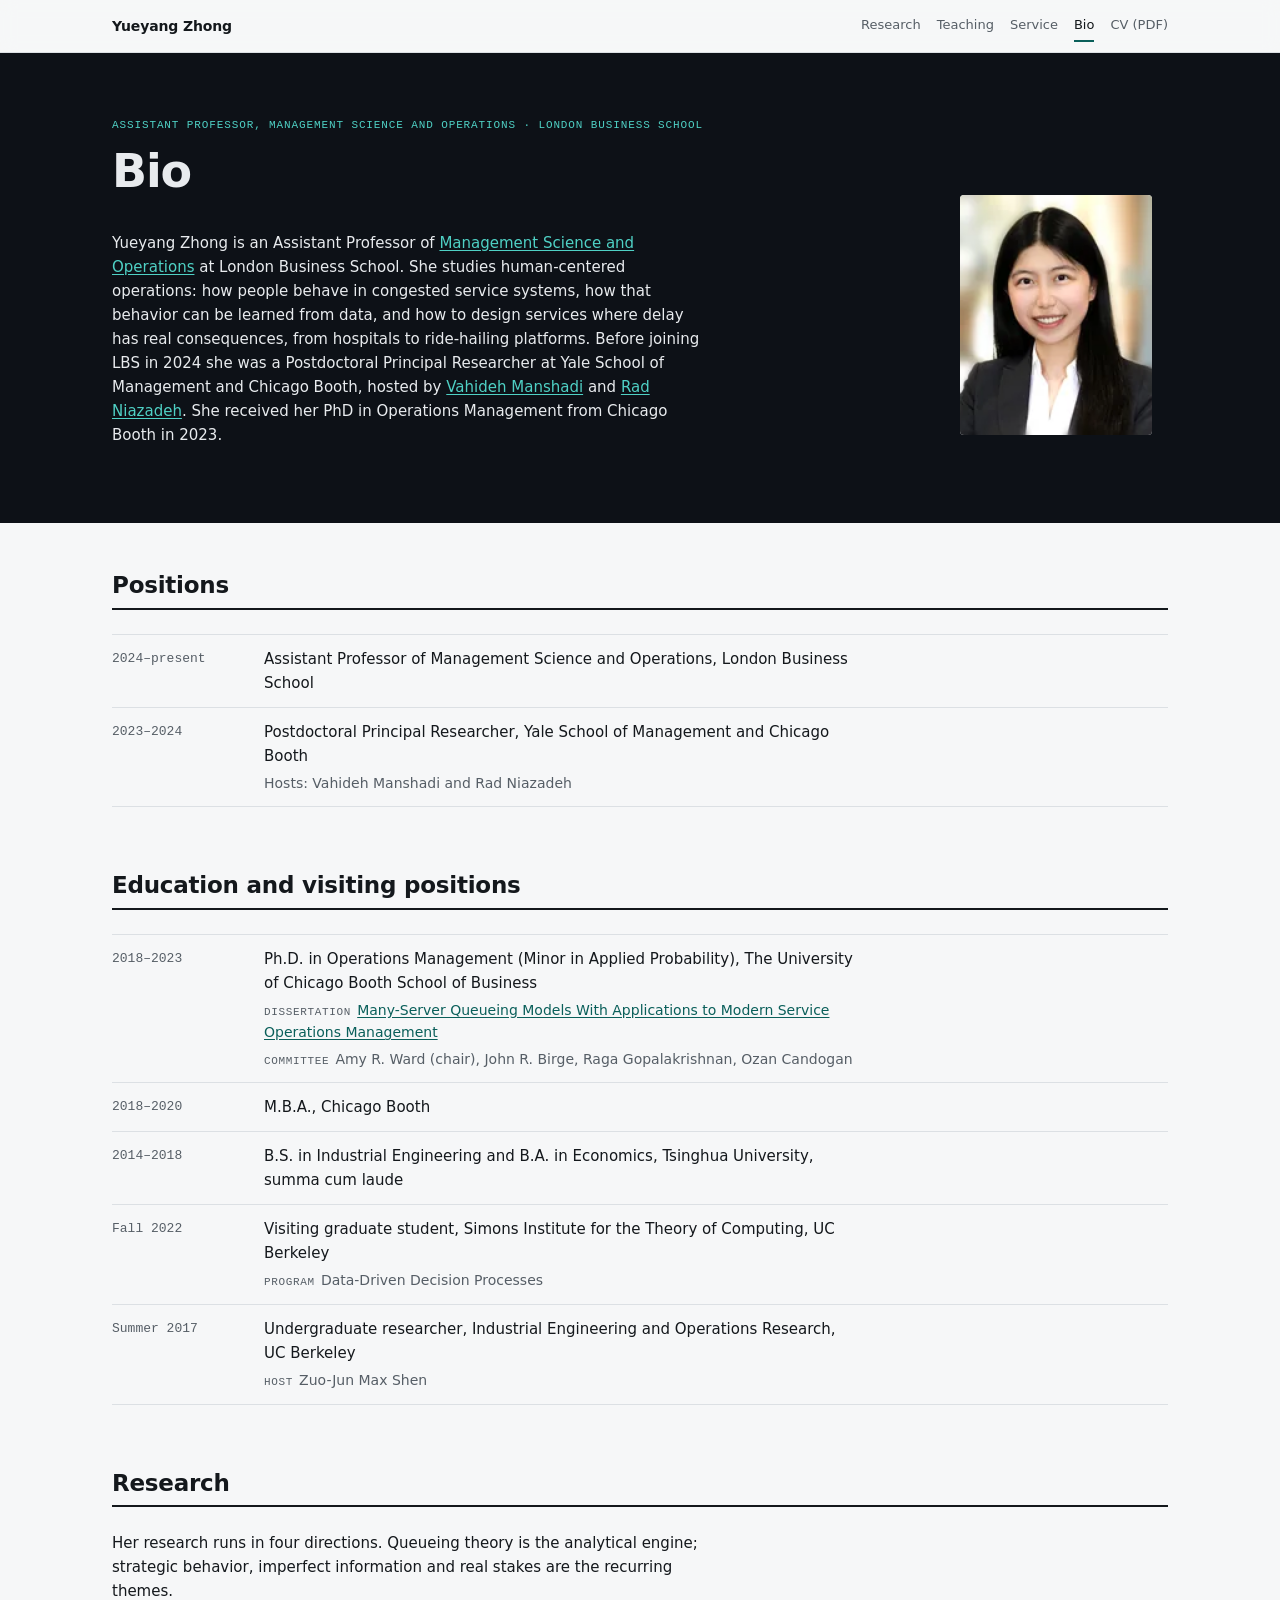
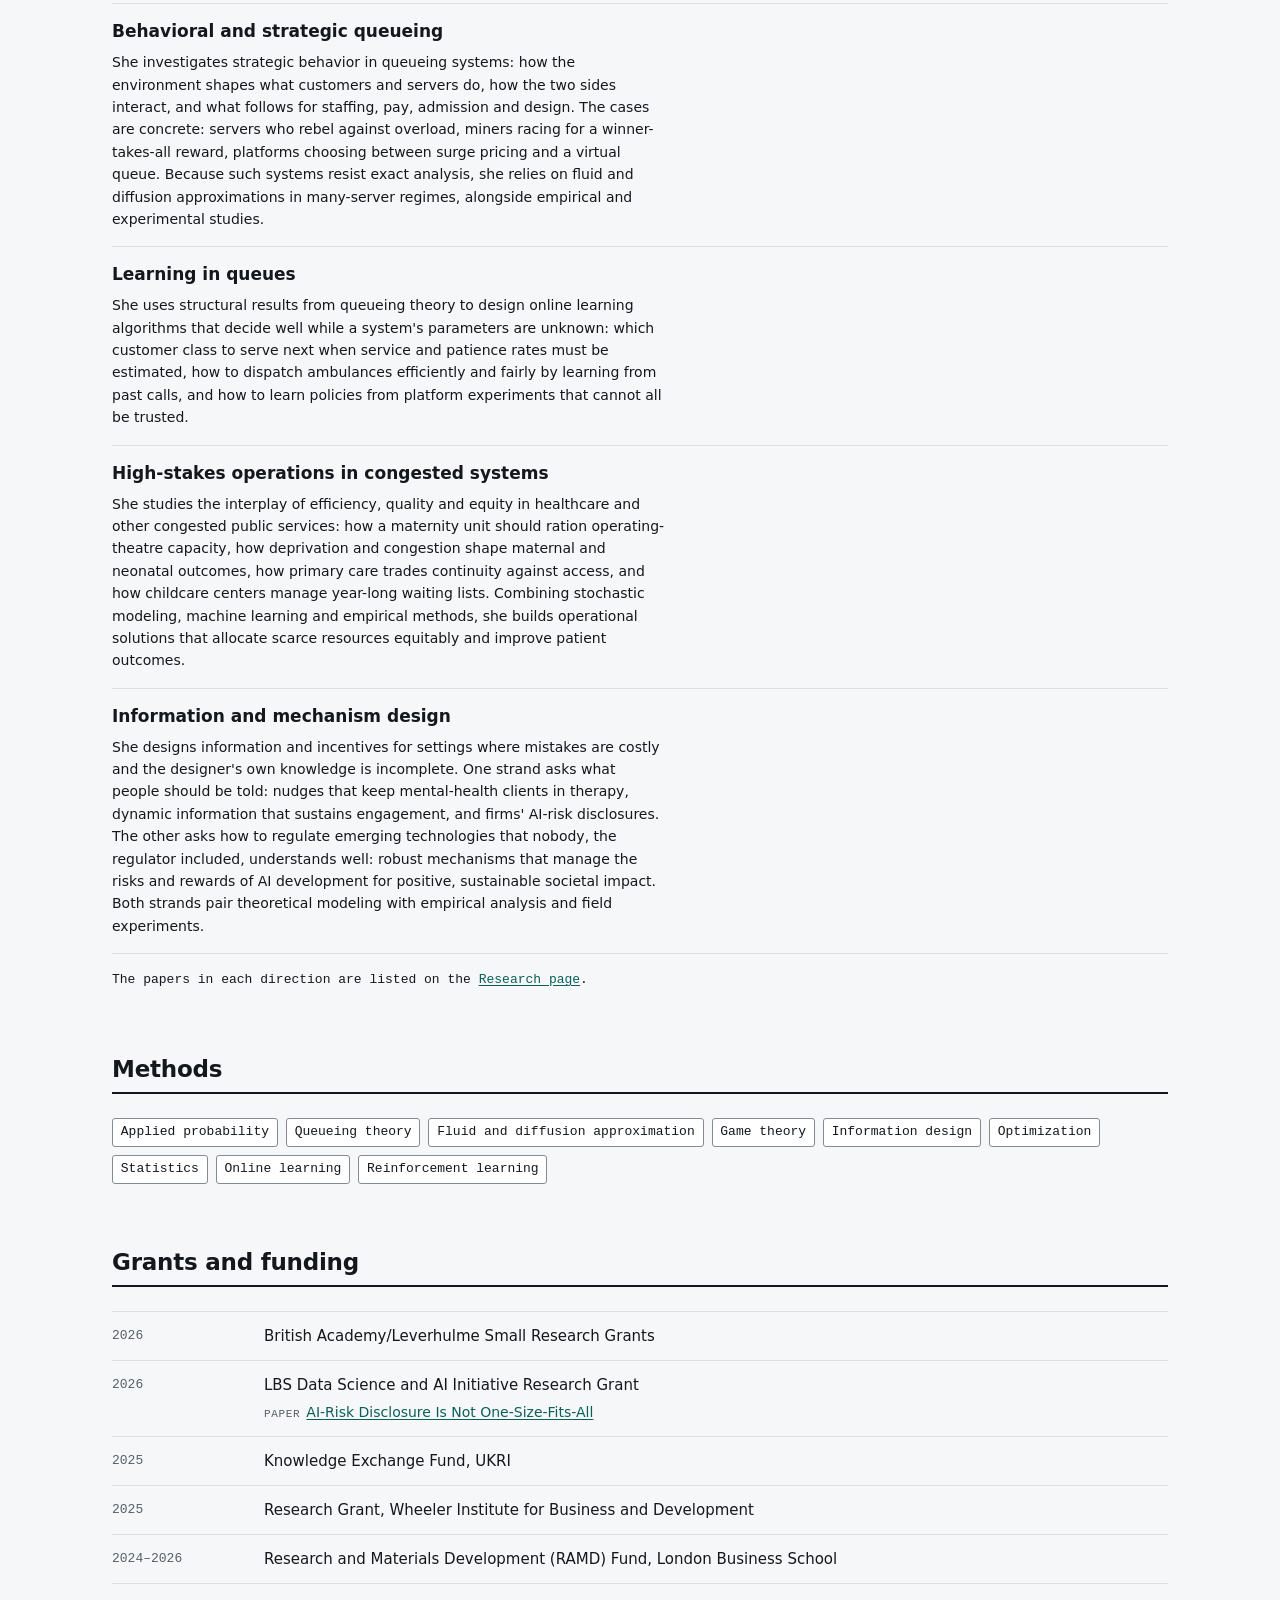
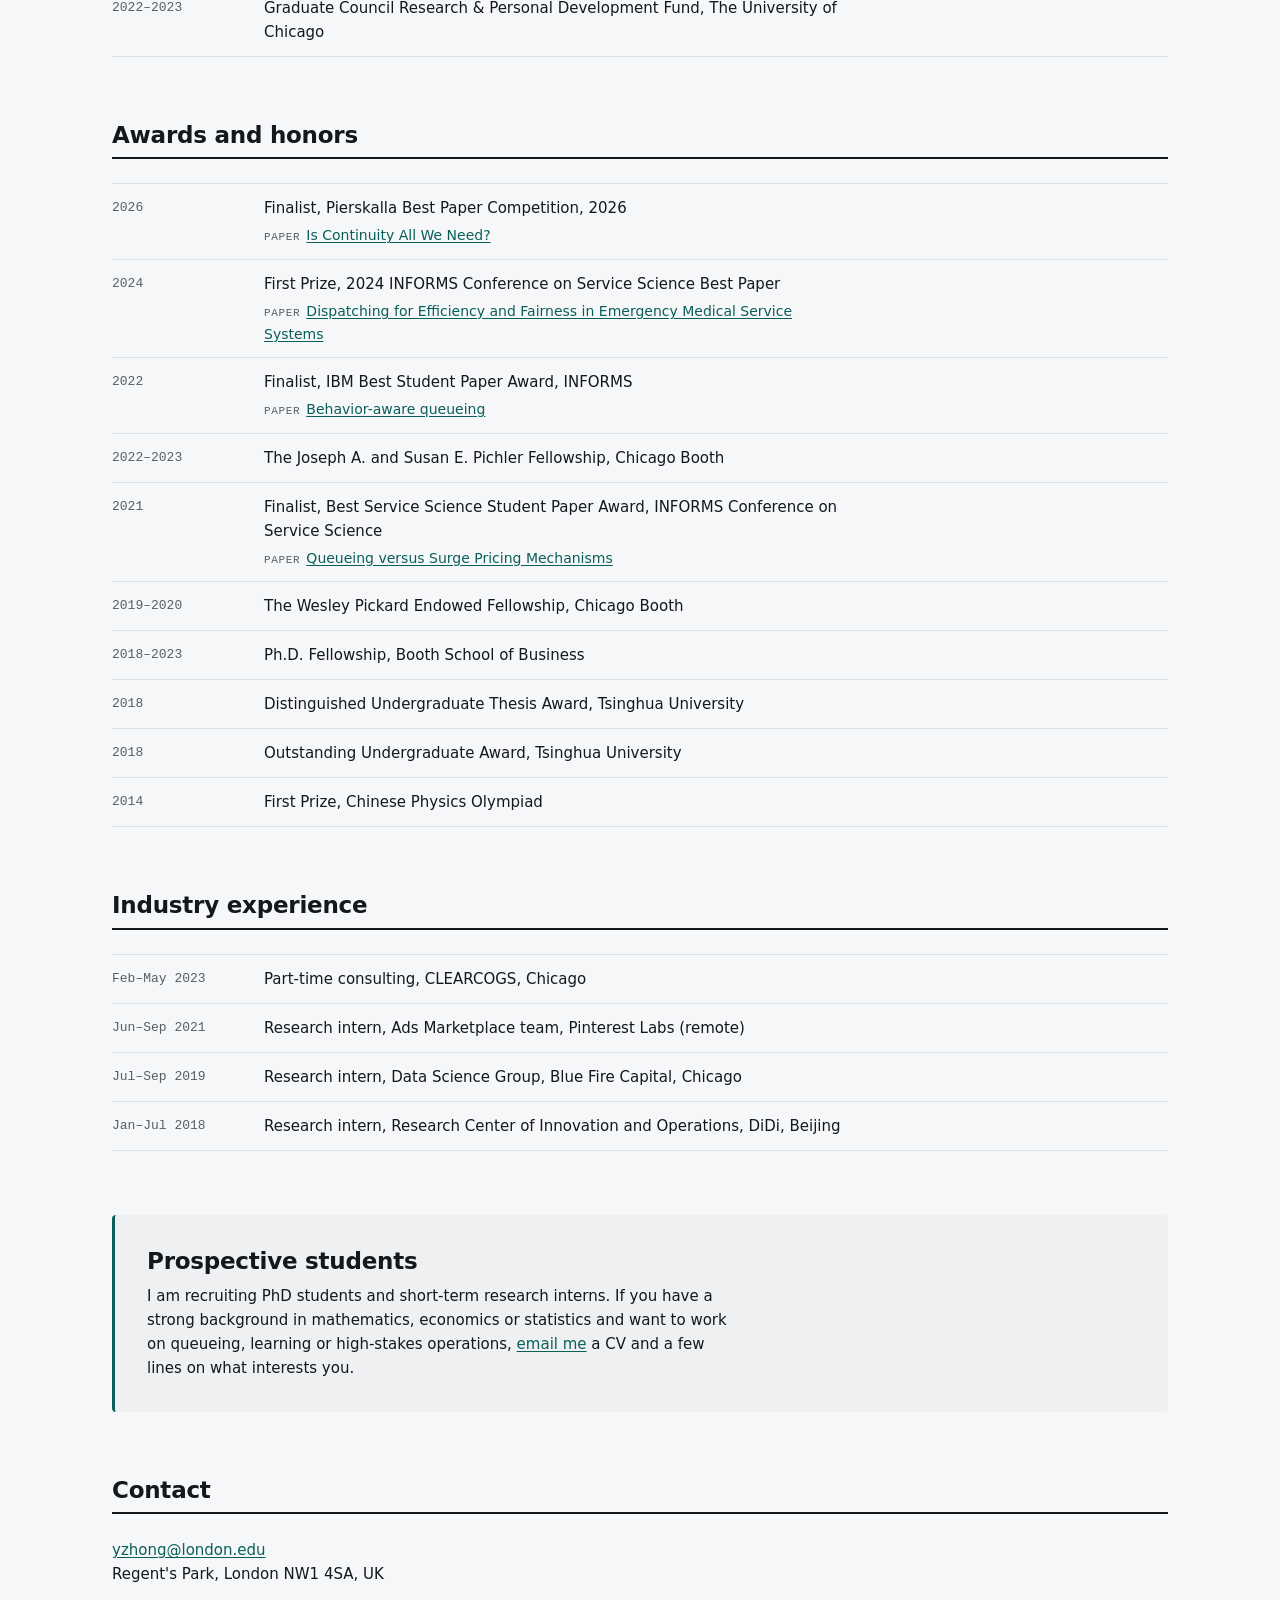
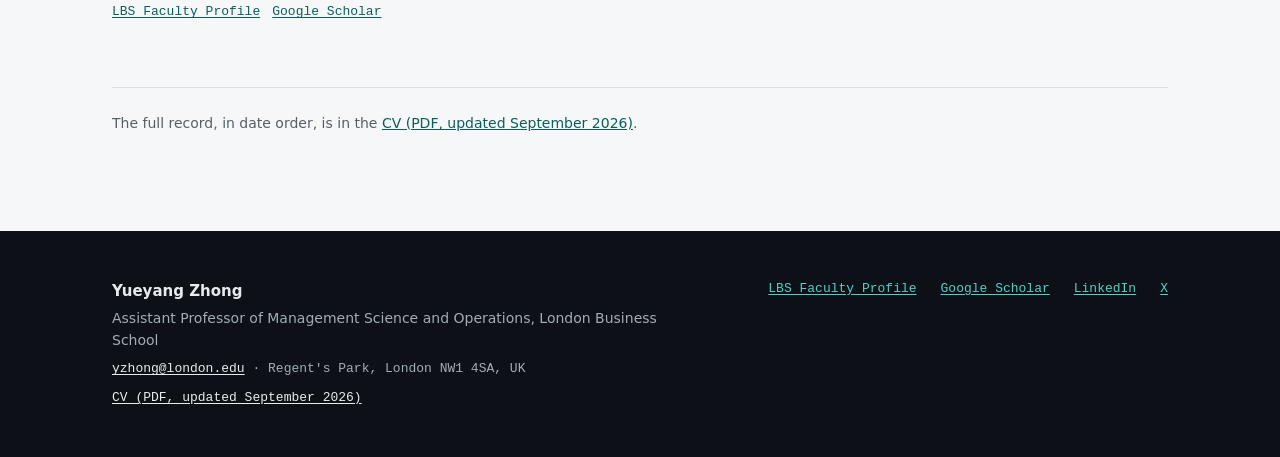
==== bio/index.html @ 4b2e623d "[Cursor] Replace the single-page app with five real URLs The site was one index.html that faked navi" ====
<!DOCTYPE html>
<html lang="en" data-design="samplepath">
<head>
<meta charset="utf-8">
<meta name="viewport" content="width=device-width, initial-scale=1">
<title>Bio — Yueyang Zhong</title>
<meta name="description" content="Yueyang Zhong&#39;s bio: positions at LBS, Yale SOM and Chicago Booth, education, four research directions, awards, grants and industry experience.">
<link rel="canonical" href="https://yueyang-zhong.com/bio/">
<link rel="stylesheet" href="/styles.css">
</head>
<body>
<a class="skip" href="#main">Skip to content</a>

<header class="masthead"><div class="wrap">
  <a class="wordmark" href="/">Yueyang Zhong</a>
  <nav aria-label="Primary">
    <a href="/research/">Research</a>
    <a href="/teaching/">Teaching</a>
    <a href="/service/">Service</a>
    <a href="/bio/" aria-current="page">Bio</a>
    <a href="/cv-yueyang-zhong.pdf" target="_blank" rel="noopener">CV (PDF)</a>
  </nav>
</div></header>

<div class="band plain">
  <div class="wrap">
    <p class="kicker">Assistant Professor, Management Science and Operations · London Business School</p>
    <h1>Bio</h1>
    <div class="herogrid">
      <p class="lede">Yueyang Zhong is an Assistant Professor of <a href="https://www.london.edu/faculty-and-research/management-science-and-operations" rel="noopener">Management Science and Operations</a> at London Business School. She studies human-centered operations: how people behave in congested service systems, how that behavior can be learned from data, and how to design services where delay has real consequences, from hospitals to ride-hailing platforms. Before joining LBS in 2024 she was a Postdoctoral Principal Researcher at Yale School of Management and Chicago Booth, hosted by <a href="https://vahideh-manshadi.com/" rel="noopener">Vahideh Manshadi</a> and <a href="https://faculty.chicagobooth.edu/rad-niazadeh" rel="noopener">Rad Niazadeh</a>. She received her PhD in Operations Management from Chicago Booth in 2023.</p>
      <picture class="portrait biophoto"><source type="image/webp" srcset="/img/portrait-240.webp 240w, /img/portrait-480.webp 480w, /img/portrait-720.webp 720w" sizes="(min-width: 40rem) 12rem, 8rem"><img src="/img/portrait-480.jpg" srcset="/img/portrait-240.jpg 240w, /img/portrait-480.jpg 480w, /img/portrait-720.jpg 720w" sizes="(min-width: 40rem) 12rem, 8rem" width="480" height="384" alt="Portrait of Yueyang Zhong" decoding="async"></picture>
    </div>
  </div>
</div>

<main id="main"><div class="wrap"><div class="page">

  <section class="section">
    <h2>Positions</h2>
    <ul class="rows">
      <li>
        <span class="rk">2024–present</span>
        <div class="rv">
          <p>Assistant Professor of Management Science and Operations, London Business School</p>
        </div>
      </li>
      <li>
        <span class="rk">2023–2024</span>
        <div class="rv">
          <p>Postdoctoral Principal Researcher, Yale School of Management and Chicago Booth</p>
          <p class="sub">Hosts: Vahideh Manshadi and Rad Niazadeh</p>
        </div>
      </li>
    </ul>
  </section>

  <section class="section">
    <h2>Education and visiting positions</h2>
    <ul class="rows">
      <li>
        <span class="rk">2018–2023</span>
        <div class="rv">
          <p>Ph.D. in Operations Management (Minor in Applied Probability), The University of Chicago Booth School of Business</p>
          <p class="sub"><span class="sub-k">Dissertation</span><a href="https://www.proquest.com/docview/2901404282/CDEAA1D0E7FA41DDPQ" rel="noopener">Many-Server Queueing Models With Applications to Modern Service Operations Management</a></p>
          <p class="sub"><span class="sub-k">Committee</span>Amy R. Ward (chair), John R. Birge, Raga Gopalakrishnan, Ozan Candogan</p>
        </div>
      </li>
      <li>
        <span class="rk">2018–2020</span>
        <div class="rv">
          <p>M.B.A., Chicago Booth</p>
        </div>
      </li>
      <li>
        <span class="rk">2014–2018</span>
        <div class="rv">
          <p>B.S. in Industrial Engineering and B.A. in Economics, Tsinghua University, summa cum laude</p>
        </div>
      </li>
      <li>
        <span class="rk">Fall 2022</span>
        <div class="rv">
          <p>Visiting graduate student, Simons Institute for the Theory of Computing, UC Berkeley</p>
          <p class="sub"><span class="sub-k">Program</span>Data-Driven Decision Processes</p>
        </div>
      </li>
      <li>
        <span class="rk">Summer 2017</span>
        <div class="rv">
          <p>Undergraduate researcher, Industrial Engineering and Operations Research, UC Berkeley</p>
          <p class="sub"><span class="sub-k">Host</span>Zuo-Jun Max Shen</p>
        </div>
      </li>
    </ul>
  </section>

  <section class="section" id="research-directions">
    <h2>Research</h2>
    <div class="prose">
      <p>Her research runs in four directions. Queueing theory is the analytical engine; strategic behavior, imperfect information and real stakes are the recurring themes.</p>
    </div>
    <article class="topic">
      <h3>Behavioral and strategic queueing</h3>
      <p>She investigates strategic behavior in queueing systems: how the environment shapes what customers and servers do, how the two sides interact, and what follows for staffing, pay, admission and design. The cases are concrete: servers who rebel against overload, miners racing for a winner-takes-all reward, platforms choosing between surge pricing and a virtual queue. Because such systems resist exact analysis, she relies on fluid and diffusion approximations in many-server regimes, alongside empirical and experimental studies.</p>
    </article>
    <article class="topic">
      <h3>Learning in queues</h3>
      <p>She uses structural results from queueing theory to design online learning algorithms that decide well while a system&#39;s parameters are unknown: which customer class to serve next when service and patience rates must be estimated, how to dispatch ambulances efficiently and fairly by learning from past calls, and how to learn policies from platform experiments that cannot all be trusted.</p>
    </article>
    <article class="topic">
      <h3>High-stakes operations in congested systems</h3>
      <p>She studies the interplay of efficiency, quality and equity in healthcare and other congested public services: how a maternity unit should ration operating-theatre capacity, how deprivation and congestion shape maternal and neonatal outcomes, how primary care trades continuity against access, and how childcare centers manage year-long waiting lists. Combining stochastic modeling, machine learning and empirical methods, she builds operational solutions that allocate scarce resources equitably and improve patient outcomes.</p>
    </article>
    <article class="topic">
      <h3>Information and mechanism design</h3>
      <p>She designs information and incentives for settings where mistakes are costly and the designer&#39;s own knowledge is incomplete. One strand asks what people should be told: nudges that keep mental-health clients in therapy, dynamic information that sustains engagement, and firms&#39; AI-risk disclosures. The other asks how to regulate emerging technologies that nobody, the regulator included, understands well: robust mechanisms that manage the risks and rewards of AI development for positive, sustainable societal impact. Both strands pair theoretical modeling with empirical analysis and field experiments.</p>
    </article>
    <p class="morelink">The papers in each direction are listed on the <a href="/research/">Research page</a>.</p>
  </section>

  <section class="section">
    <h2>Methods</h2>
    <ul class="methods">
      <li>Applied probability</li>
      <li>Queueing theory</li>
      <li>Fluid and diffusion approximation</li>
      <li>Game theory</li>
      <li>Information design</li>
      <li>Optimization</li>
      <li>Statistics</li>
      <li>Online learning</li>
      <li>Reinforcement learning</li>
    </ul>
  </section>

  <section class="section" id="grants">
    <h2>Grants and funding</h2>
    <ul class="rows">
      <li>
        <span class="rk">2026</span>
        <div class="rv">
          <p>British Academy/Leverhulme Small Research Grants</p>
        </div>
      </li>
      <li>
        <span class="rk">2026</span>
        <div class="rv">
          <p>LBS Data Science and AI Initiative Research Grant</p>
          <p class="sub"><span class="sub-k">Paper</span><a href="/research/#ai-risk-disclosure-agentic-measurement">AI-Risk Disclosure Is Not One-Size-Fits-All</a></p>
        </div>
      </li>
      <li>
        <span class="rk">2025</span>
        <div class="rv">
          <p>Knowledge Exchange Fund, UKRI</p>
        </div>
      </li>
      <li>
        <span class="rk">2025</span>
        <div class="rv">
          <p>Research Grant, Wheeler Institute for Business and Development</p>
        </div>
      </li>
      <li>
        <span class="rk">2024–2026</span>
        <div class="rv">
          <p>Research and Materials Development (RAMD) Fund, London Business School</p>
        </div>
      </li>
      <li>
        <span class="rk">2022–2023</span>
        <div class="rv">
          <p>Graduate Council Research &amp; Personal Development Fund, The University of Chicago</p>
        </div>
      </li>
    </ul>
  </section>
  <section class="section" id="awards">
    <h2>Awards and honors</h2>
    <ul class="rows">
      <li>
        <span class="rk">2026</span>
        <div class="rv">
          <p>Finalist, Pierskalla Best Paper Competition, 2026</p>
          <p class="sub"><span class="sub-k">Paper</span><a href="/research/#is-continuity-all-we-need">Is Continuity All We Need?</a></p>
        </div>
      </li>
      <li>
        <span class="rk">2024</span>
        <div class="rv">
          <p>First Prize, 2024 INFORMS Conference on Service Science Best Paper</p>
          <p class="sub"><span class="sub-k">Paper</span><a href="/research/#dispatching-efficiency-fairness-ems">Dispatching for Efficiency and Fairness in Emergency Medical Service Systems</a></p>
        </div>
      </li>
      <li>
        <span class="rk">2022</span>
        <div class="rv">
          <p>Finalist, IBM Best Student Paper Award, INFORMS</p>
          <p class="sub"><span class="sub-k">Paper</span><a href="/research/#behavior-aware-queueing-finite-buffer">Behavior-aware queueing</a></p>
        </div>
      </li>
      <li>
        <span class="rk">2022–2023</span>
        <div class="rv">
          <p>The Joseph A. and Susan E. Pichler Fellowship, Chicago Booth</p>
        </div>
      </li>
      <li>
        <span class="rk">2021</span>
        <div class="rv">
          <p>Finalist, Best Service Science Student Paper Award, INFORMS Conference on Service Science</p>
          <p class="sub"><span class="sub-k">Paper</span><a href="/research/#queueing-versus-surge-pricing">Queueing versus Surge Pricing Mechanisms</a></p>
        </div>
      </li>
      <li>
        <span class="rk">2019–2020</span>
        <div class="rv">
          <p>The Wesley Pickard Endowed Fellowship, Chicago Booth</p>
        </div>
      </li>
      <li>
        <span class="rk">2018–2023</span>
        <div class="rv">
          <p>Ph.D. Fellowship, Booth School of Business</p>
        </div>
      </li>
      <li>
        <span class="rk">2018</span>
        <div class="rv">
          <p>Distinguished Undergraduate Thesis Award, Tsinghua University</p>
        </div>
      </li>
      <li>
        <span class="rk">2018</span>
        <div class="rv">
          <p>Outstanding Undergraduate Award, Tsinghua University</p>
        </div>
      </li>
      <li>
        <span class="rk">2014</span>
        <div class="rv">
          <p>First Prize, Chinese Physics Olympiad</p>
        </div>
      </li>
    </ul>
  </section>

  <section class="section">
    <h2>Industry experience</h2>
    <ul class="rows">
      <li>
        <span class="rk">Feb–May 2023</span>
        <div class="rv"><p>Part-time consulting, CLEARCOGS, Chicago</p></div>
      </li>
      <li>
        <span class="rk">Jun–Sep 2021</span>
        <div class="rv"><p>Research intern, Ads Marketplace team, Pinterest Labs (remote)</p></div>
      </li>
      <li>
        <span class="rk">Jul–Sep 2019</span>
        <div class="rv"><p>Research intern, Data Science Group, Blue Fire Capital, Chicago</p></div>
      </li>
      <li>
        <span class="rk">Jan–Jul 2018</span>
        <div class="rv"><p>Research intern, Research Center of Innovation and Operations, DiDi, Beijing</p></div>
      </li>
    </ul>
  </section>

<section class="cta">
  <h2>Prospective students</h2>
  <p>I am recruiting PhD students and short-term research interns. If you have a strong background in mathematics, economics or statistics and want to work on queueing, learning or high-stakes operations, <a href="mailto:yzhong@london.edu">email me</a> a CV and a few lines on what interests you.</p>
</section>

  <section class="section" id="contact">
    <h2>Contact</h2>
    <div class="prose">
      <p><a href="mailto:yzhong@london.edu">yzhong@london.edu</a><br>Regent&#39;s Park, London NW1 4SA, UK</p>
      <p class="links">
        <a href="https://www.london.edu/faculty-and-research/faculty-profiles/y/yueyang-zhong" rel="noopener">LBS Faculty Profile</a>
        <a href="https://scholar.google.com/citations?user=4BiTj6sAAAAJ&amp;hl=en" rel="noopener">Google Scholar</a>
      </p>
    </div>
  </section>

  <div class="pagetail section">
    <p>The full record, in date order, is in the <a href="/cv-yueyang-zhong.pdf" target="_blank" rel="noopener">CV (PDF, updated September 2026)</a>.</p>
  </div>

</div></div></main>

<footer class="footer"><div class="wrap">
  <div>
    <p class="fname">Yueyang Zhong</p>
    <p class="frole">Assistant Professor of Management Science and Operations, London Business School</p>
    <p class="fmeta"><a href="mailto:yzhong@london.edu">yzhong@london.edu</a> &middot; Regent&#39;s Park, London NW1 4SA, UK</p>
    <p class="fmeta"><a href="/cv-yueyang-zhong.pdf" target="_blank" rel="noopener">CV (PDF, updated September 2026)</a></p>
  </div>
  <nav aria-label="Elsewhere">
    <a href="https://www.london.edu/faculty-and-research/faculty-profiles/y/yueyang-zhong" rel="noopener">LBS Faculty Profile</a>
    <a href="https://scholar.google.com/citations?user=4BiTj6sAAAAJ&amp;hl=en" rel="noopener">Google Scholar</a>
    <a href="https://www.linkedin.com/in/yueyang-zhong/" rel="noopener">LinkedIn</a>
    <a href="https://x.com/yueyang_zhong/" rel="noopener">X</a>
  </nav>
</div></footer>
</body>
</html>
---- styles.css ----
/* GENERATED by tools/build_site.py from tokens.css + tools/site.css.
   Do not edit this file: edit those two and rebuild. */
/* ============================================================================
   tokens.css — design tokens for yueyang-zhong.com
   ----------------------------------------------------------------------------
   Written 2026-09-20. Companion to DESIGN.md. Consumed by Task 7.

   GATE B IS DECIDED: the chosen direction is SAMPLE PATH. The Broadsheet and
   Plate theme blocks have been deleted. They remain recoverable from
   _design\mockup-1.html and _design\mockup-3.html, which inline the
   three-theme version of this file and are kept on disk as the record.

   HOW THIS FILE IS ORGANISED

   Part 1  Invariants. Spacing, motion, focus, layout and z-index. Structural
           rather than stylistic, and unchanged from the three-direction
           version of this file.

   Part 2  The Sample Path theme: font stacks, type scale, colour palette,
           density and border rules, scoped to [data-design="samplepath"].
           Set it on the root element:  <html lang="en" data-design="samplepath">

   No @import, no @font-face, no CDN, no webfont. Every font stack below
   resolves against fonts already on the reader's machine, so this file has
   zero network dependencies and the site ships zero font bytes. See
   DESIGN.md §3.4 for why Sample Path in particular does not need one.

   Every colour pair is measured, not asserted. Run
   `venv\Scripts\python.exe _design\contrast.py` after changing any colour;
   it exits non-zero if a pair drops below its WCAG 2.1 AA threshold.
   ========================================================================= */

/* ============================================================================
   PART 1 — INVARIANTS
   ========================================================================= */

:root {
  /* --- Spacing scale ------------------------------------------------------
     A single 8px-rooted scale with two sub-8 steps for inline gaps. Named by
     t-shirt size so a component never invents a number. Anything not on this
     scale is a bug, with one exception: optical alignment of the motif, which
     is documented inline where it occurs. */
  --space-3xs: 0.25rem; /*  4px */
  --space-2xs: 0.5rem; /*  8px */
  --space-xs: 0.75rem; /* 12px */
  --space-s: 1rem; /* 16px */
  --space-m: 1.5rem; /* 24px */
  --space-l: 2rem; /* 32px */
  --space-xl: 3rem; /* 48px */
  --space-2xl: 4rem; /* 64px */
  --space-3xl: 6rem; /* 96px */
  --space-4xl: 8rem; /* 128px */

  /* --- Layout -------------------------------------------------------------
     --measure is the reading measure for prose. The theme overrides it; the
     value here is the fallback. --gutter grows with the viewport so the
     390px case is not starved and the 1440px case is not cramped. */
  --measure: 66ch;
  --measure-tight: 58ch;
  --page-max: 72rem;
  --gutter: clamp(1.25rem, 4vw, 3rem);

  /* Clears the sticky masthead when an anchor is targeted. IA.md §2.3.1 makes
     this mandatory: without it the browser scrolls a paper entry underneath
     the header and the anchor arrival lands on the wrong paper. */
  --anchor-offset: 5.5rem;

  /* --- Motion -------------------------------------------------------------
     Four durations and one signature. Anything longer than --motion-slow on
     an interaction is a delay the reader can feel and did not ask for. */
  --motion-instant: 90ms;
  --motion-fast: 160ms;
  --motion-base: 240ms;
  --motion-slow: 420ms;
  --motion-signature: 2600ms; /* the hero motif draw, once, on load */
  --motion-signature-delay: 250ms;

  --ease-out: cubic-bezier(0.22, 0.7, 0.3, 1);
  --ease-in-out: cubic-bezier(0.65, 0, 0.35, 1);
  --ease-step: steps(1, end);

  /* --- Focus --------------------------------------------------------------
     One focus treatment across the whole site. Colour comes from the theme;
     geometry does not, because an inconsistent focus ring is a usability bug
     rather than a style choice. */
  --focus-width: 3px;
  --focus-offset: 2px;

  /* --- Elevation ----------------------------------------------------------
     Deliberately minimal. This site separates things with rules and space,
     not shadows; a drop shadow on an academic paper list reads as a product
     dashboard. --elev-1 exists only for chrome that floats over content
     (the mobile jump bar), and nothing else may use it. */
  --elev-0: none;
  --elev-1: 0 1px 2px rgb(0 0 0 / 0.06), 0 4px 12px rgb(0 0 0 / 0.05);

  /* --- Stacking ----------------------------------------------------------- */
  --z-base: 0;
  --z-sticky: 10;
  --z-masthead: 20;
  --z-skiplink: 100;
}

/* Reduced motion is honoured at the token level, so a component that forgets
   to write its own media query still gets the right behaviour. The signature
   motif goes to zero duration, which means it renders in its final, complete
   state — not that it disappears. */
@media (prefers-reduced-motion: reduce) {
  :root {
    --motion-instant: 1ms;
    --motion-fast: 1ms;
    --motion-base: 1ms;
    --motion-slow: 1ms;
    --motion-signature: 1ms;
    --motion-signature-delay: 0ms;
  }
}

/* ============================================================================
   PART 2 — THEME: SAMPLE PATH

   Type role names, in the order they appear in an entry:

     --font-display / --font-body / --font-meta   font stacks
     --t-display  page H1
     --t-h2       direction heading (I. Behavioral and strategic queueing)
     --t-h3       paper title
     --t-body     overview, takeaway
     --t-small    author line, abstract
     --t-meta     third line (status), credit bullets, link row
     --t-micro    letterspaced labels and counts

   Each --t-* role has a matching --lh-* line height and --ls-* letter spacing
   where it differs from normal.
   ========================================================================= */

[data-design="samplepath"] {
  /* Fonts — the platform UI sans, plus the platform monospace for anything
     that is a value rather than a word. ui-monospace and the Cascadia/Consolas
     fallbacks all carry tabular figures, which is the point: the third line,
     years, page ranges and counts line up in a column. */
  --font-display: system-ui, -apple-system, "Segoe UI Variable Display",
    "Segoe UI", Roboto, "Helvetica Neue", Arial, sans-serif;
  --font-body: var(--font-display);
  --font-meta: ui-monospace, SFMono-Regular, "SF Mono", "Cascadia Mono",
    "Segoe UI Mono", Consolas, "Liberation Mono", Menlo, monospace;

  /* Type scale — 1.2 (minor third) off a 15px base. This direction buys its
     legibility from alignment and whitespace discipline rather than size. */
  --t-display: clamp(1.875rem, 1.4rem + 2vw, 2.875rem); /* 30 → 46 */
  --t-h2: clamp(1.1875rem, 1.05rem + 0.6vw, 1.4375rem); /* 19 → 23 */
  --t-h3: 1.0625rem; /* 17 */
  --t-body: 0.9375rem; /* 15 */
  --t-small: 0.875rem; /* 14 */
  --t-meta: 0.8125rem; /* 13 */
  --t-micro: 0.6875rem; /* 11 */

  --lh-display: 1.05;
  --lh-h2: 1.25;
  --lh-h3: 1.35;
  --lh-body: 1.6;
  --lh-small: 1.5;
  --lh-meta: 1.35;

  --ls-display: -0.025em;
  --ls-h2: -0.01em;
  --ls-micro: 0.08em;

  --weight-body: 400;
  --weight-medium: 550;
  --weight-bold: 680;

  /* Colour — cool neutrals, one teal signal, one dark band.
     Ratios measured in _design/contrast.json. */
  --c-bg: #f6f7f8;
  --c-bg-sunk: #eef0f2;
  --c-card: #ffffff;
  --c-ink: #14181c; /* 17.84:1 on --c-card */
  --c-ink-muted: #565e66; /*  6.59:1 on --c-card */
  --c-ink-faint: #565e66;
  --c-rule: #dce0e4; /*  1.33:1 — decorative only */
  --c-rule-strong: #838c95; /*  3.18:1 — control boundaries */
  --c-accent: #0a5f5a; /*  7.51:1 on --c-card */
  --c-accent-hover: #073f3c; /* 11.76:1 */
  --c-award-ink: #6b4a00; /*  7.13:1 on --c-card — award bullet marker */
  --c-target-tint: #e8f4f3; /* 15.86:1 for --c-ink */
  --c-focus: var(--c-accent);

  /* The 3px status edge on an entry. Gate B moved status into the third line
     as words, so these two are now a redundant second channel, not the only
     one. "In progress" deliberately has no colour of its own: it takes
     --c-rule, so the edge is present but says nothing louder than the text. */
  --c-state-published: #0a5f5a; /*  7.51:1 on --c-card */
  --c-state-review: #8a4b00; /*  6.80:1 on --c-card */

  /* Dark hero band */
  --c-band: #0d1117;
  --c-band-ink: #e8ebee; /* 15.81:1 on --c-band */
  --c-band-muted: #a3acb6; /*  8.23:1 */
  --c-band-accent: #4fd1c5; /* 10.15:1 — the motif stroke */

  /* Density and shape */
  --measure: 62ch;
  --entry-gap: 0; /* rows meet on a shared hairline */
  --entry-pad: var(--space-s);
  --section-gap: var(--space-2xl);
  --rail-width: 15rem;
  --radius: 4px;
  --radius-chip: 3px;
  --border-hair: 1px;
  --border-emphasis: 2px;
  --target-rule: 3px;
}
/* ============================================================================
   site.css — components for yueyang-zhong.com
   ----------------------------------------------------------------------------
   Concatenated after tokens.css by tools/build_site.py, which writes the single
   served stylesheet. Edit this file or tokens.css, never site/styles.css.

   Two halves:

   PART A  The reset, the page chrome (masthead, hero band, footer) and the
           research page. Ported verbatim from RESET_CSS and SAMPLEPATH_CSS in
           _design/build_mockups.py, which produced the render the author signed
           off. Do not restyle anything here; DESIGN.md is the contract and
           _design/mockup-2.html is the reference.

   PART B  The four pages that had no mockup: home, teaching, service, bio.
           These add no new colours, no new type sizes and no new spacing
           values. Every rule below composes tokens.css and reuses the research
           page's own conventions: monospace for anything that is a value
           rather than a word, hairlines instead of shadows, and one measure for
           prose.

   PART C  Print.

   No @import. No webfont: the design is system stacks by decision, so the site
   ships zero font bytes. No url() of any kind, so the stylesheet requests
   nothing.
   ========================================================================= */

/* ============================================================================
   PART A1 — reset
   ========================================================================= */

*,*::before,*::after{box-sizing:border-box}
html{-webkit-text-size-adjust:100%}
body{margin:0}
img,svg{display:block;max-width:100%}
a{color:inherit}
h1,h2,h3,p,ul,ol,dl,figure{margin:0}
ul{padding:0;list-style:none}
:focus-visible{outline:var(--focus-width) solid var(--c-focus);
 outline-offset:var(--focus-offset)}
.skip{position:absolute;left:-9999px;top:0;z-index:var(--z-skiplink);
 padding:.75rem 1rem;background:var(--c-bg);color:var(--c-ink)}
.skip:focus{left:0}
.vh{position:absolute;width:1px;height:1px;overflow:hidden;clip-path:inset(50%);
 white-space:nowrap}
article{scroll-margin-top:var(--anchor-offset)}
section{scroll-margin-top:var(--anchor-offset)}
summary{cursor:pointer}
summary::-webkit-details-marker{display:none}

/* ============================================================================
   PART A2 — page chrome and the research page (Sample Path, as signed off)
   ========================================================================= */

body{background:var(--c-bg);color:var(--c-ink);font-family:var(--font-body);
 font-size:var(--t-body);line-height:var(--lh-body);
 -webkit-font-smoothing:antialiased}
.wrap{max-width:var(--page-max);margin:0 auto;padding:0 var(--gutter)}

.masthead{position:sticky;top:0;z-index:var(--z-masthead);
 background:color-mix(in srgb,var(--c-bg) 88%,transparent);
 backdrop-filter:saturate(140%) blur(8px);
 border-bottom:var(--border-hair) solid var(--c-rule)}
.masthead .wrap{display:flex;flex-wrap:wrap;gap:var(--space-2xs) var(--space-m);
 align-items:center;justify-content:space-between;min-height:3.25rem}
.wordmark{font-weight:var(--weight-bold);font-size:var(--t-small);
 letter-spacing:-.01em;text-decoration:none}
.masthead nav{display:flex;flex-wrap:wrap;gap:var(--space-xs) var(--space-s)}
.masthead nav a{font-size:var(--t-meta);text-decoration:none;
 color:var(--c-ink-muted);padding:.3rem 0;
 border-bottom:var(--border-emphasis) solid transparent}
.masthead nav a:hover{color:var(--c-ink)}
.masthead nav a[aria-current]{color:var(--c-ink);
 border-bottom-color:var(--c-accent)}

/* The sticky masthead over a dark band: at the top of the page the blurred
   light background would sit on top of the band. It is only sticky once it has
   left, so the band supplies its own top padding and the masthead is
   transparent until it detaches -- which is what `position:sticky` already
   does. Nothing to add; noted so it is not "fixed" later. */

/* Signature motif: the queue-length sample path, drawn once with a CSS
   stroke-dash animation. No JS. The path is complete in the markup, so with
   animation suppressed the figure is simply already finished. */
.band{background:var(--c-band);color:var(--c-band-ink);position:relative;
 overflow:hidden;padding:var(--space-2xl) 0 0}
.band h1{font-size:var(--t-display);line-height:var(--lh-display);
 letter-spacing:var(--ls-display);font-weight:var(--weight-bold)}
.band .kicker{font-family:var(--font-meta);font-size:var(--t-micro);
 letter-spacing:var(--ls-micro);text-transform:uppercase;
 color:var(--c-band-accent);margin-bottom:var(--space-xs)}
.band .overview{max-width:var(--measure);margin-top:var(--space-m);
 color:var(--c-band-muted);font-size:var(--t-body)}
/* Review round 1 deleted the hero totals line and the motif caption. The
   caption used to supply the band's bottom padding, so the motif carries it
   now; without this the sample path runs into the edge of the dark band. */
.motif{margin-top:var(--space-l);line-height:0;
 padding-bottom:var(--space-l)}
.motif svg{width:100%;height:auto}
.motif .grid{stroke:rgb(255 255 255 / .1);stroke-width:1}
.motif .path{fill:none;stroke:var(--c-band-accent);stroke-width:2;
 stroke-linejoin:round;stroke-dasharray:2048;stroke-dashoffset:2048;
 animation:draw var(--motion-signature) var(--ease-out)
  var(--motion-signature-delay) forwards}
@keyframes draw{to{stroke-dashoffset:0}}
@media (prefers-reduced-motion:reduce){
  .motif .path{animation:none;stroke-dashoffset:0}
}

/* Two-column: sticky direction rail, then the list.
   min-width:0 on both tracks is load-bearing, not defensive. A grid item's
   default min-width is auto, so the rail's nowrap direction links would set a
   min-content width of ~1000px and push the whole page into horizontal
   scroll at 390px. With min-width:0 the rail scrolls internally instead. */
.layout{display:grid;gap:var(--space-xl);padding:var(--space-xl) 0 var(--space-2xl);
 grid-template-columns:minmax(0,1fr)}
.layout>*{min-width:0}
@media (min-width:64rem){
  .layout{grid-template-columns:var(--rail-width) minmax(0,1fr);
   gap:var(--space-2xl)}
  .rail{position:sticky;top:5rem;align-self:start}
}
.rail h2{font-family:var(--font-meta);font-size:var(--t-micro);
 letter-spacing:var(--ls-micro);text-transform:uppercase;
 color:var(--c-ink-muted);margin-bottom:var(--space-xs)}
.jumpbar ul{display:flex;gap:var(--space-2xs);overflow-x:auto;
 padding-bottom:var(--space-2xs);scrollbar-width:thin}
@media (min-width:64rem){
  .jumpbar ul{flex-direction:column;overflow:visible}
}
.jumpbar a{display:flex;gap:.55em;align-items:baseline;text-decoration:none;
 font-size:var(--t-meta);padding:.4rem .6rem;border-radius:var(--radius);
 border:var(--border-hair) solid var(--c-rule);background:var(--c-card);
 white-space:nowrap;transition:border-color var(--motion-fast) var(--ease-out)}
@media (min-width:64rem){.jumpbar a{white-space:normal}}
.jumpbar a:hover{border-color:var(--c-rule-strong)}
.jb-num{font-family:var(--font-meta);color:var(--c-accent);
 font-weight:var(--weight-bold)}
.jb-name{flex:1}
.jb-count{font-family:var(--font-meta);color:var(--c-ink-muted);
 font-variant-numeric:tabular-nums}
.legend{margin-top:var(--space-m);font-size:var(--t-micro);
 color:var(--c-ink-muted);line-height:1.5}

.direction{margin-bottom:var(--section-gap)}
.direction>header{margin-bottom:var(--space-s)}
.direction h2{font-size:var(--t-h2);line-height:var(--lh-h2);
 letter-spacing:var(--ls-h2);font-weight:var(--weight-bold);
 display:flex;gap:.5em;align-items:baseline}
.dnum{font-family:var(--font-meta);font-size:var(--t-meta);
 color:var(--c-accent);font-weight:var(--weight-bold);
 border:var(--border-hair) solid var(--c-accent);border-radius:var(--radius-chip);
 padding:.1em .45em;letter-spacing:.04em}
.orienting{color:var(--c-ink-muted);font-size:var(--t-small);
 max-width:var(--measure);margin-top:var(--space-2xs)}

.list{background:var(--c-card);border:var(--border-hair) solid var(--c-rule);
 border-radius:var(--radius);overflow:hidden}
.entry{padding:var(--entry-pad);position:relative;
 border-top:var(--border-hair) solid var(--c-rule)}
.entry:first-child{border-top:0}
.entry::before{content:"";position:absolute;left:0;top:0;bottom:0;width:3px;
 background:var(--state-colour)}
.entry[data-state="published"]{--state-colour:var(--c-state-published)}
.entry[data-state="review"]{--state-colour:var(--c-state-review)}
.entry[data-state="progress"]{--state-colour:var(--c-rule)}
.entry h3{font-size:var(--t-h3);line-height:var(--lh-h3);
 font-weight:var(--weight-medium);padding-left:var(--space-xs)}
.entry>*:not(h3){padding-left:var(--space-xs)}
.authors{font-size:var(--t-small);color:var(--c-ink-muted);
 margin-top:var(--space-3xs)}
.au-self{font-weight:var(--weight-bold);color:var(--c-ink)}
.au-student{text-decoration:underline;text-decoration-style:dotted;
 text-underline-offset:.18em}
/* The third line. One slot, one treatment, whatever the state: a published
   paper's citation and a working paper's "Work in progress" are the same font,
   size and colour, because they answer the same question. */
.statusline{font-family:var(--font-meta);font-size:var(--t-meta);
 font-variant-numeric:tabular-nums;color:var(--c-ink-muted);
 margin-top:var(--space-3xs)}

/* Awards, coverage and funding as visible bullets. They used to sit below a
   one-line summary; review round 1 deleted that slot, so they now follow the
   status line directly. The award marker is the one place this list uses a
   second colour, so the strongest credential is findable without a pill. */
.credits{margin-top:var(--space-2xs);max-width:var(--measure);
 display:grid;gap:var(--space-3xs)}
.credit{position:relative;padding-left:1.1em;font-size:var(--t-meta);
 line-height:1.55;color:var(--c-ink)}
.credit::before{content:"";position:absolute;left:0;top:.55em;
 width:.34em;height:.34em;background:var(--c-ink-muted)}
.credit-award{color:var(--c-ink)}
.credit-award::before{background:var(--c-award-ink)}
.credit-k{font-family:var(--font-meta);font-size:var(--t-micro);
 letter-spacing:.06em;text-transform:uppercase;color:var(--c-ink-muted);
 margin-right:.55em}
.credit-award .credit-k{color:var(--c-award-ink)}
.credits a{color:var(--c-accent);text-underline-offset:.15em}

.links{margin-top:var(--space-2xs);display:flex;flex-wrap:wrap;
 gap:var(--space-2xs) var(--space-xs);font-family:var(--font-meta);
 font-size:var(--t-meta)}
.links a{color:var(--c-accent);text-underline-offset:.15em}
.links a:hover,.credits a:hover,.pagetail a:hover{color:var(--c-accent-hover)}

details{margin-top:var(--space-2xs)}
summary{display:inline-flex;align-items:center;gap:.5em;
 font-family:var(--font-meta);font-size:var(--t-meta);color:var(--c-accent);
 list-style:none;border:var(--border-hair) solid var(--c-rule-strong);
 border-radius:var(--radius-chip);padding:.2em .6em;
 transition:background var(--motion-fast) var(--ease-out)}
summary::before{content:"";width:.45em;height:.45em;border-right:2px solid
 currentColor;border-bottom:2px solid currentColor;transform:rotate(45deg)
 translate(-1px,-1px);transition:transform var(--motion-fast) var(--ease-out)}
details[open] summary::before{transform:rotate(-135deg) translate(-2px,-2px)}
summary:hover{background:var(--c-bg-sunk)}
.t2-body{margin-top:var(--space-2xs);padding:var(--space-s);
 background:var(--c-bg);border-left:var(--border-emphasis) solid var(--c-rule);
 max-width:var(--measure)}
/* For 16 of 22 entries this is now the only prose on the page, not
   supplementary detail, because the one-line summary above it is gone. */
.precis{font-size:var(--t-small);line-height:1.62}

.entry:target{background:var(--c-target-tint)}
.entry:target::before{background:var(--c-accent);width:4px}

.pagetail{border-top:var(--border-hair) solid var(--c-rule);
 padding-top:var(--space-m);font-size:var(--t-small);color:var(--c-ink-muted)}
.pagetail p+p{margin-top:var(--space-2xs)}
.pagetail a{color:var(--c-accent)}

/* ============================================================================
   PART B — home, teaching, service, bio

   B1. Page skeleton. Every page opens with the same dark band as /research/,
   so the five destinations read as one site. The motif appears in one place
   only, per DESIGN.md section 8, so on these four pages the band carries the
   heading and nothing else and therefore needs its own bottom padding.
   ========================================================================= */

.band.plain{padding-bottom:var(--space-2xl)}
.band .lede{max-width:var(--measure);margin-top:var(--space-m);
 color:var(--c-band-ink);font-size:var(--t-body)}
.band .lede a{color:var(--c-band-accent);text-underline-offset:.15em}

main{display:block}
.page{padding:var(--space-xl) 0 var(--space-3xl);max-width:var(--page-max);
 margin:0 auto}
.section{margin-top:var(--section-gap)}
.section:first-child{margin-top:0}
.section>h2,.band-section>h2{font-size:var(--t-h2);line-height:var(--lh-h2);
 letter-spacing:var(--ls-h2);font-weight:var(--weight-bold);
 padding-bottom:var(--space-2xs);
 border-bottom:var(--border-emphasis) solid var(--c-ink)}
.section>h2+*{margin-top:var(--space-m)}
.prose{max-width:var(--measure)}
.prose p+p{margin-top:var(--space-s)}
.prose a{color:var(--c-accent);text-underline-offset:.15em}
.prose a:hover{color:var(--c-accent-hover)}

/* B2. The year-and-line row. One component for positions, education, awards,
   industry experience and every service section: the left column is a value,
   so it is monospace and tabular like the research page's third line, and the
   rows meet on a shared hairline exactly as the paper entries do. Below 34rem
   the year moves above its line rather than squeezing the text into a third of
   the viewport. */
.rows{border-top:var(--border-hair) solid var(--c-rule)}
.rows>li{border-bottom:var(--border-hair) solid var(--c-rule);
 padding:var(--space-xs) 0}
.rk{display:block;font-family:var(--font-meta);font-size:var(--t-meta);
 font-variant-numeric:tabular-nums;color:var(--c-ink-muted);
 margin-bottom:var(--space-3xs)}
@media (min-width:34rem){
  .rows>li{display:grid;grid-template-columns:8.5rem minmax(0,1fr);
   gap:var(--space-s)}
  .rk{margin-bottom:0;padding-top:.15em}
}
.rv{max-width:var(--measure)}
.rv>p:first-child{font-size:var(--t-body)}
.sub{font-size:var(--t-small);color:var(--c-ink-muted);
 margin-top:var(--space-3xs)}
.sub-k{font-family:var(--font-meta);font-size:var(--t-micro);
 letter-spacing:.06em;text-transform:uppercase;color:var(--c-ink-muted);
 margin-right:.55em}
.sub a{color:var(--c-accent);text-underline-offset:.15em}
.rv .links{margin-top:var(--space-2xs)}
/* An undated list -- the journals, the conference venues -- keeps the same
   hairline rows without an empty first column. */
.rows.undated>li{display:block}

/* B3. Two-column lists where each line is short. The journals are 13 one-word
   to four-word names; a single column wastes two thirds of a desktop row. */
.cols{columns:2;column-gap:var(--space-2xl)}
@media (max-width:40rem){.cols{columns:1}}
.cols>li{break-inside:avoid}
.subhead{font-family:var(--font-meta);font-size:var(--t-micro);
 letter-spacing:var(--ls-micro);text-transform:uppercase;
 color:var(--c-ink-muted);margin-bottom:var(--space-2xs)}
.group+.group{margin-top:var(--space-l)}

/* B4. Home hero. Text first in the DOM so the name is the first thing read on
   a phone and the first thing a screen reader reaches; the portrait floats to
   the right only once there is room for it. */
.herogrid{display:grid;gap:var(--space-l);align-items:start}
@media (min-width:52rem){
  .herogrid{grid-template-columns:minmax(0,1fr) 13rem;gap:var(--space-2xl);
   align-items:center}
}
.band .herogrid h1{margin-top:var(--space-3xs)}
.band .affil{margin-top:var(--space-2xs);font-size:var(--t-body);
 color:var(--c-band-ink)}
.band .affil a{color:var(--c-band-accent);text-underline-offset:.15em}
.band .identity{max-width:var(--measure);margin-top:var(--space-m);
 color:var(--c-band-muted)}

/* The portrait is a 5:4 landscape frame shown in a portrait slot. object-fit
   crops the sides rather than the top of the head, and object-position nudges
   the face off dead centre; a hard crop baked into the file would be one
   irreversible guess about framing. */
.portrait{display:block;width:7.5rem;border-radius:var(--radius);
 overflow:hidden;background:var(--c-bg-sunk)}
.portrait img{width:100%;height:auto;aspect-ratio:4/5;object-fit:cover;
 object-position:48% 46%}
@media (min-width:52rem){.portrait{width:13rem}}
.biophoto{width:8rem;margin-bottom:var(--space-m)}
@media (min-width:40rem){.biophoto{width:12rem}}

/* B5. Action row. One dominant action, the rest quiet -- the dominant one is
   the only filled button on the site. */
.actions{display:flex;flex-wrap:wrap;gap:var(--space-2xs) var(--space-s);
 margin-top:var(--space-l)}
.actions a{display:inline-flex;align-items:center;gap:.4em;
 font-size:var(--t-meta);font-family:var(--font-meta);text-decoration:none;
 padding:.5em .9em;border-radius:var(--radius);
 border:var(--border-hair) solid var(--c-band-muted);
 color:var(--c-band-ink);
 transition:border-color var(--motion-fast) var(--ease-out),
  background var(--motion-fast) var(--ease-out)}
.actions a:hover{border-color:var(--c-band-accent)}
.actions a.dominant{background:var(--c-band-accent);border-color:var(--c-band-accent);
 color:var(--c-band);font-weight:var(--weight-medium)}
.actions a.dominant:hover{background:var(--c-band-ink);border-color:var(--c-band-ink)}

/* B6. Credential strip: the five places this person is verifiable, plus where
   she is. Monospace because each item is a handle rather than a phrase. */
.strip{display:flex;flex-wrap:wrap;gap:var(--space-2xs) var(--space-m);
 margin-top:var(--space-l);padding-top:var(--space-s);
 border-top:var(--border-hair) solid rgb(255 255 255 / .14);
 font-family:var(--font-meta);font-size:var(--t-meta);
 color:var(--c-band-muted)}
.strip a{color:var(--c-band-ink);text-underline-offset:.15em}
.strip a:hover{color:var(--c-band-accent)}

/* B7. Selected work on the home page. Deliberately not the research entry
   component: three papers with one sentence each, no status edge, no
   disclosure. Same card surface and hairlines so it still looks like the same
   site. */
.picks{background:var(--c-card);border:var(--border-hair) solid var(--c-rule);
 border-radius:var(--radius);overflow:hidden}
.picks>li{padding:var(--space-s);
 border-top:var(--border-hair) solid var(--c-rule)}
.picks>li:first-child{border-top:0}
.picks h3{font-size:var(--t-h3);line-height:var(--lh-h3);
 font-weight:var(--weight-medium)}
.picks h3 a{text-decoration:none;text-underline-offset:.15em}
.picks h3 a:hover{color:var(--c-accent);text-decoration:underline}
.picks .statusline{margin-top:var(--space-3xs)}
.picks .hook{margin-top:var(--space-2xs);font-size:var(--t-small);
 max-width:var(--measure)}
.morelink{margin-top:var(--space-s);font-family:var(--font-meta);
 font-size:var(--t-meta)}
.morelink a{color:var(--c-accent);text-underline-offset:.15em}
.morelink a:hover{color:var(--c-accent-hover)}

/* B8. Currently. A dated list that is expected to go stale, so it says when it
   was last true. */
.nowlist{display:grid;gap:var(--space-2xs);max-width:var(--measure)}
.nowlist li{position:relative;padding-left:1.1em;font-size:var(--t-small)}
.nowlist li::before{content:"";position:absolute;left:0;top:.6em;
 width:.34em;height:.34em;background:var(--c-accent)}
.nowlist a{color:var(--c-accent);text-underline-offset:.15em}
.asof{margin-top:var(--space-s);font-family:var(--font-meta);
 font-size:var(--t-micro);color:var(--c-ink-muted)}

/* B9. Call to action. The one sunk panel on the site, because it is an offer
   rather than a record. */
.cta{margin-top:var(--section-gap);padding:var(--space-l);
 background:var(--c-bg-sunk);border-left:var(--target-rule) solid var(--c-accent);
 border-radius:var(--radius)}
.cta h2{font-size:var(--t-h2);line-height:var(--lh-h2);
 letter-spacing:var(--ls-h2);font-weight:var(--weight-bold)}
.cta p{margin-top:var(--space-2xs);max-width:var(--measure)}
.cta a{color:var(--c-accent);text-underline-offset:.15em}
.cta a:hover{color:var(--c-accent-hover)}

/* B10. Courses and students: a short heading, then metadata, then one
   sentence. Same three-tier shape as a paper entry, without the edge. */
.course,.topic{padding:var(--space-s) 0;
 border-bottom:var(--border-hair) solid var(--c-rule)}
.course:first-child,.topic:first-of-type{
 border-top:var(--border-hair) solid var(--c-rule)}
.course h3,.topic h3{font-size:var(--t-h3);line-height:var(--lh-h3);
 font-weight:var(--weight-medium)}
.course .meta{margin-top:var(--space-3xs);font-family:var(--font-meta);
 font-size:var(--t-meta);color:var(--c-ink-muted);
 font-variant-numeric:tabular-nums}
.course p:last-child,.topic p:last-child{margin-top:var(--space-2xs);
 max-width:var(--measure);font-size:var(--t-small)}
.student{padding:var(--space-s) 0;
 border-bottom:var(--border-hair) solid var(--c-rule)}
.student:first-child{border-top:var(--border-hair) solid var(--c-rule)}
.student h3{font-size:var(--t-h3);line-height:var(--lh-h3);
 font-weight:var(--weight-medium)}
.student .meta{margin-top:var(--space-3xs);font-size:var(--t-small);
 color:var(--c-ink-muted);max-width:var(--measure)}
.student .placement{margin-top:var(--space-2xs);font-size:var(--t-small)}
.student .placement .sub-k{color:var(--c-accent)}

/* B11. Method names. These are labels, not links, and they used to be a
   sentence on the live site. Bordered so the row does not read as prose, at
   the same radius the disclosure control uses. */
.methods{display:flex;flex-wrap:wrap;gap:var(--space-2xs)}
.methods li{font-family:var(--font-meta);font-size:var(--t-meta);
 padding:.25em .6em;border-radius:var(--radius-chip);
 border:var(--border-hair) solid var(--c-rule-strong);
 color:var(--c-ink);background:var(--c-card)}

/* B12. Footer. Text, not a logo image: the affiliation is a fact, and a
   bitmap of a wordmark is a network request that says the same thing. */
.footer{background:var(--c-band);color:var(--c-band-ink);
 padding:var(--space-xl) 0}
.footer .wrap{display:grid;gap:var(--space-m)}
@media (min-width:48rem){
  .footer .wrap{grid-template-columns:minmax(0,1fr) auto;
   align-items:start;gap:var(--space-2xl)}
}
.footer .fname{font-weight:var(--weight-bold)}
.footer .frole{margin-top:var(--space-3xs);font-size:var(--t-small);
 color:var(--c-band-muted);max-width:var(--measure)}
.footer .fmeta{margin-top:var(--space-2xs);font-family:var(--font-meta);
 font-size:var(--t-meta);color:var(--c-band-muted)}
.footer .fmeta a{color:var(--c-band-ink);text-underline-offset:.15em}
.footer nav{display:flex;flex-wrap:wrap;gap:var(--space-2xs) var(--space-m);
 font-family:var(--font-meta);font-size:var(--t-meta)}
.footer nav a{color:var(--c-band-accent);text-underline-offset:.15em}
.footer a:hover{color:var(--c-band-accent)}

/* B13. 404. Short by design: it exists to get the reader to one of five
   places, not to apologise. */
.notfound{padding:var(--space-3xl) 0;max-width:var(--measure)}
.notfound h1{font-size:var(--t-display);line-height:var(--lh-display);
 letter-spacing:var(--ls-display);font-weight:var(--weight-bold);
 margin-bottom:var(--space-m)}
.notfound ul{margin-top:var(--space-m);display:grid;gap:var(--space-2xs)}
.notfound a{color:var(--c-accent)}

/* ============================================================================
   PART C — print

   A browser prints only an OPEN <details>, and after review round 1 the
   disclosure holds the only prose on the page for most entries, so a default
   print of /research/ would come out as a list of bare titles. Forcing it open
   is therefore a content requirement, not a nicety.

   Three mechanisms, because the UA hides closed disclosure content differently
   across engines: `display` on the children, `content-visibility` on the
   modern ::details-content pseudo, and the `open` attribute selector.
   ========================================================================= */

@media print{
  :root{--c-bg:#fff;--c-card:#fff;--c-bg-sunk:#fff}
  body{background:#fff;color:#000;font-size:10pt}
  details{display:block}
  details>*{display:block!important}
  details:not([open])>*:not(summary){display:block!important}
  details::details-content{content-visibility:visible!important;
   display:block!important;block-size:auto!important}
  summary{display:none}
  .t2-body{border-left:1pt solid #999;background:none;padding:0 0 0 8pt}
  /* Furniture a sheet of paper has no use for. */
  .motif,.jumpbar,.rail,.skip,.masthead,.actions,.strip,.cta,
  .morelink,.footer nav{display:none}
  .layout{display:block;padding:0}
  .band,.footer{background:none;color:#000;padding:0 0 12pt}
  .band .kicker,.band .overview,.band .lede,.band .identity,
  .footer .frole,.footer .fmeta{color:#000}
  .list,.picks{border:none}
  .entry,.picks>li{break-inside:avoid;page-break-inside:avoid}
  .entry::before{display:none}
  .direction{break-before:auto}
  .direction>header{break-after:avoid;page-break-after:avoid}
  /* A printed page cannot be clicked, so a bare URL after each link is the
     only way the reader gets the destination. Entry links only: the nav and
     the footer are gone. */
  .links a::after,.credits a::after{content:" (" attr(href) ")";
   font-size:8pt;color:#444;word-break:break-all}
  a{text-decoration:none;color:#000}
}
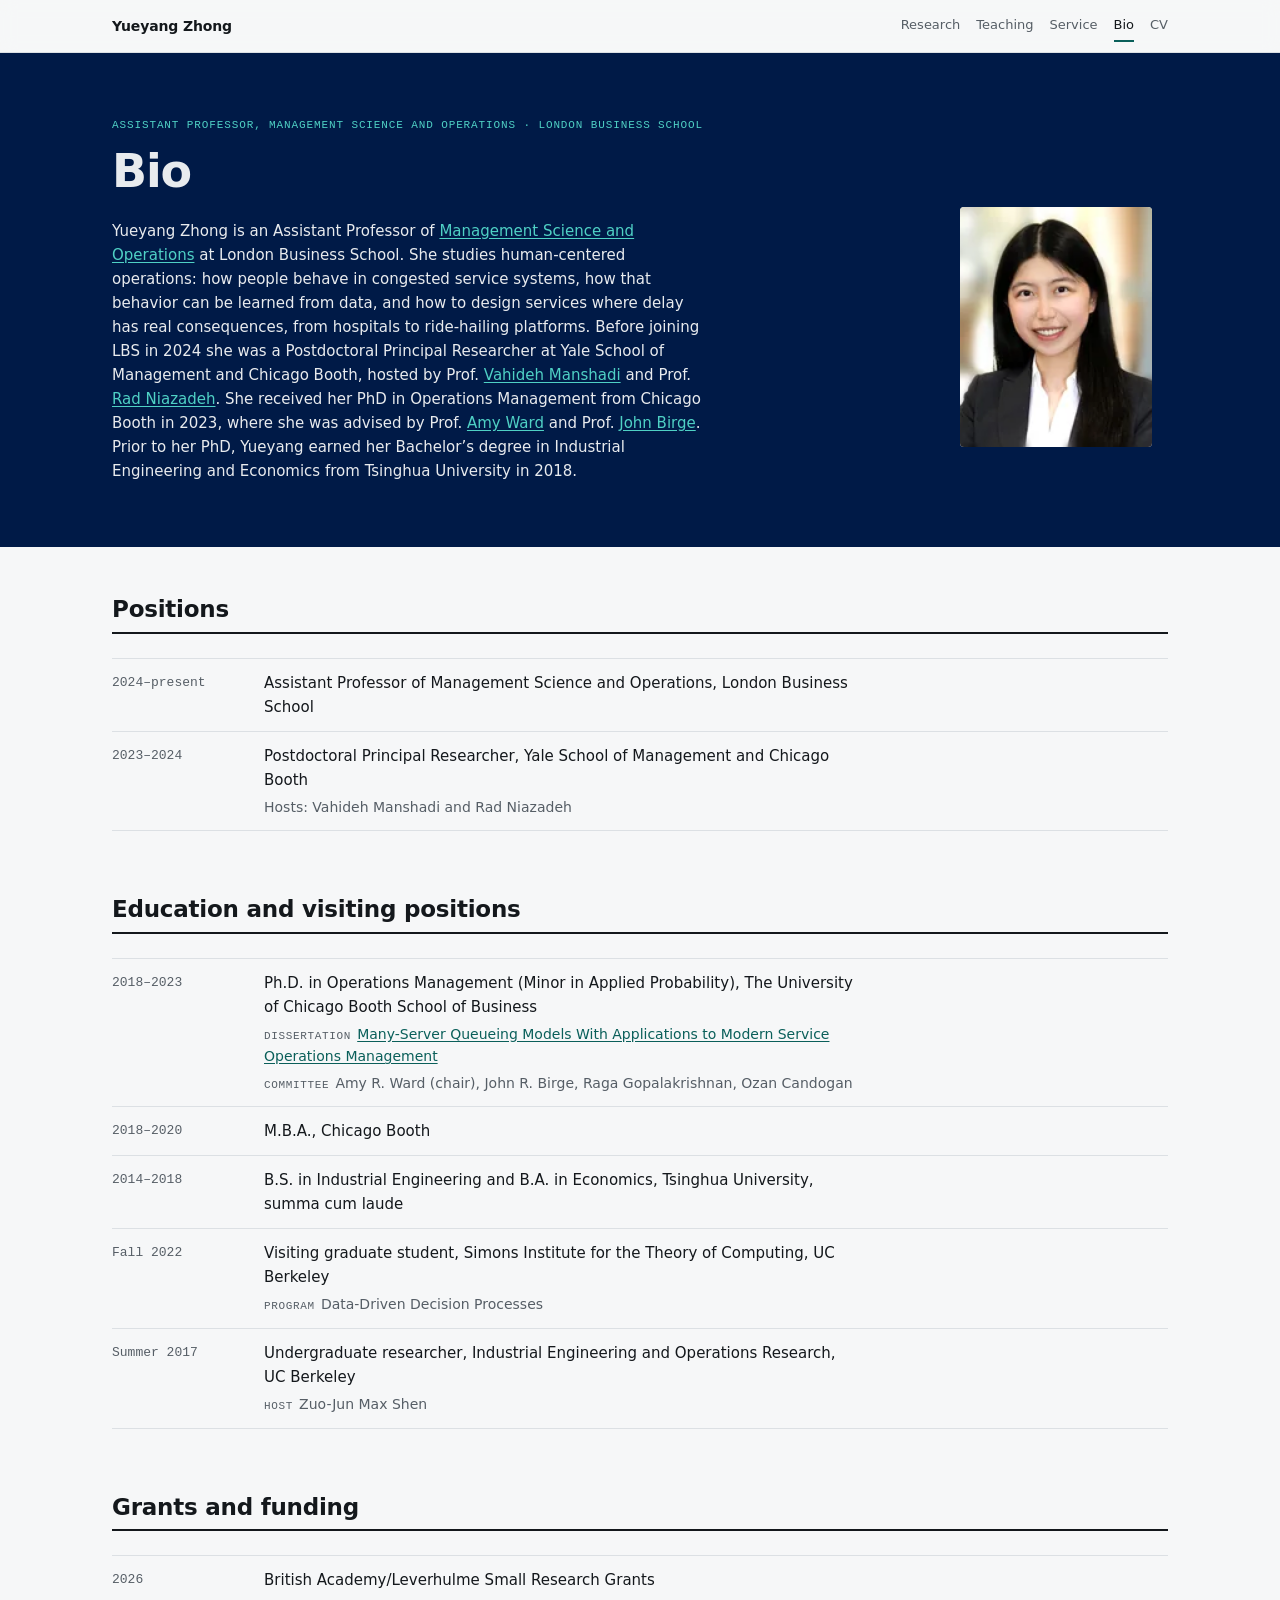
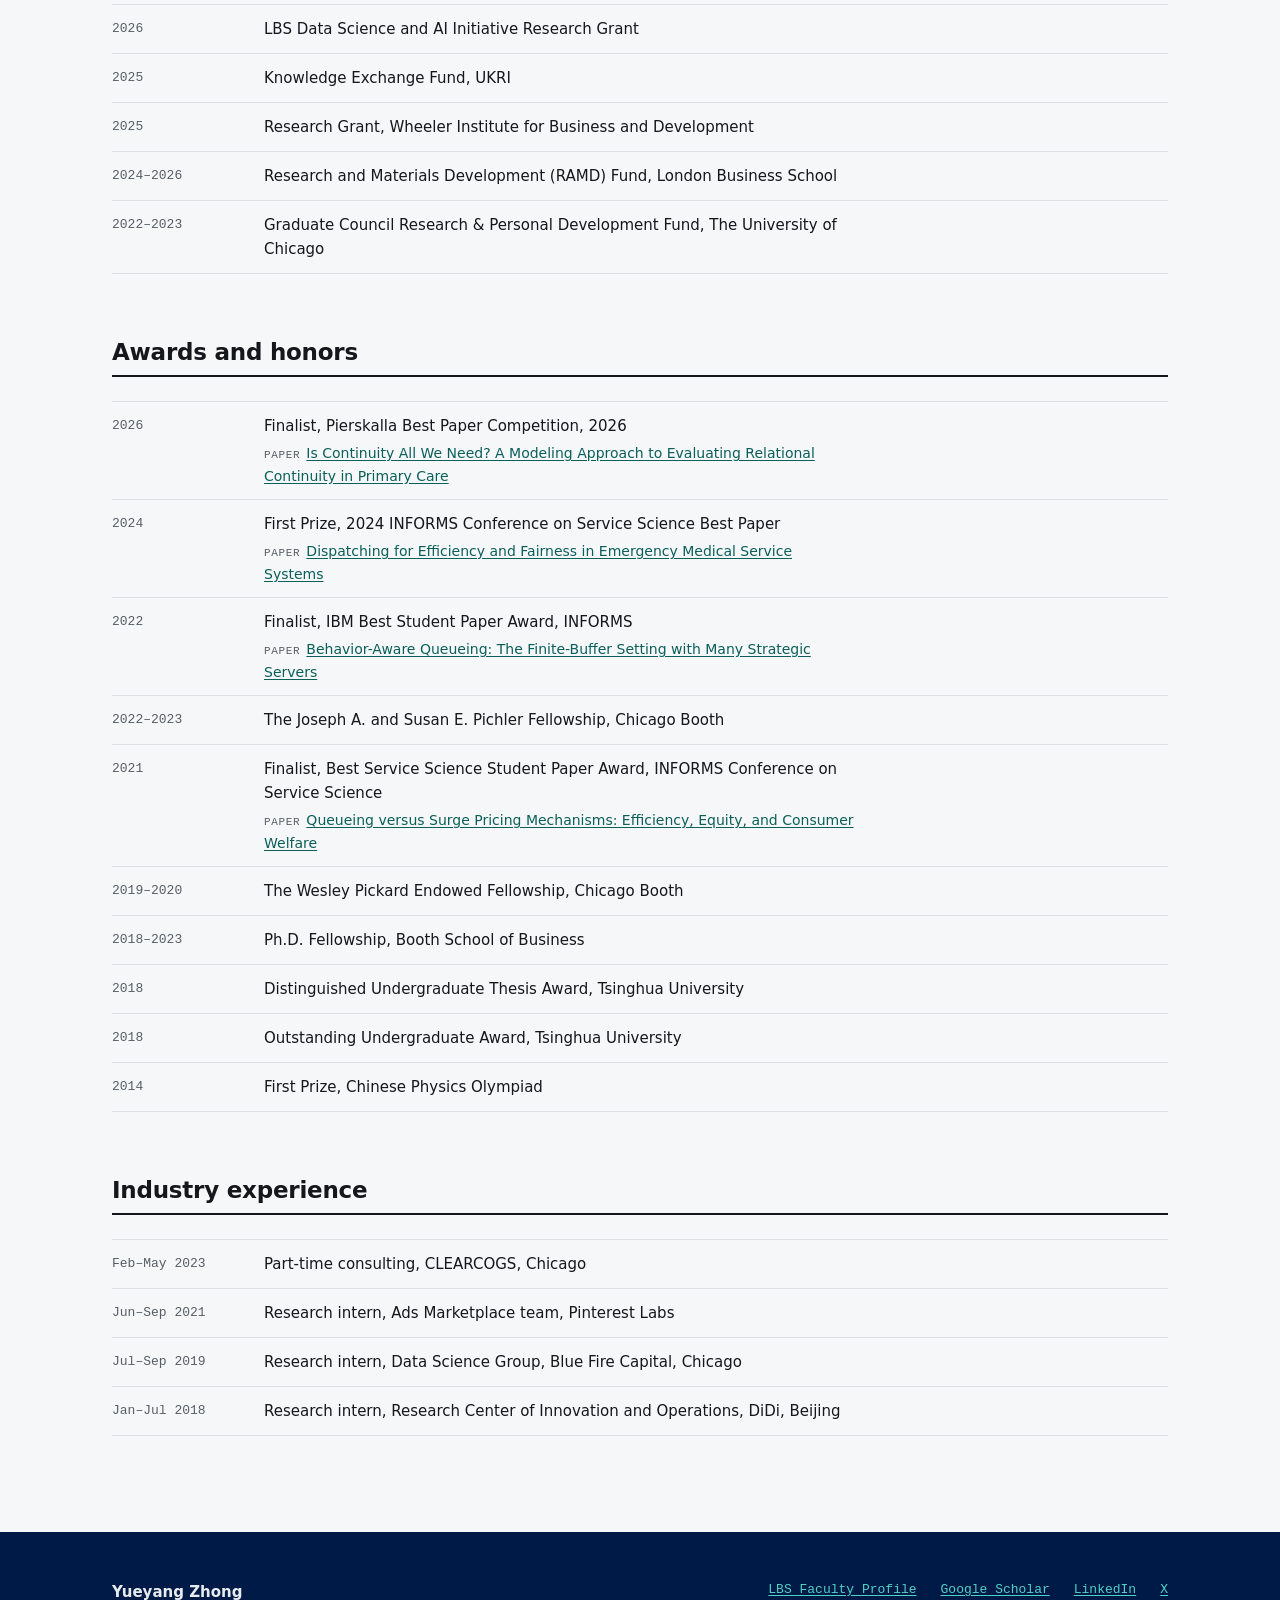
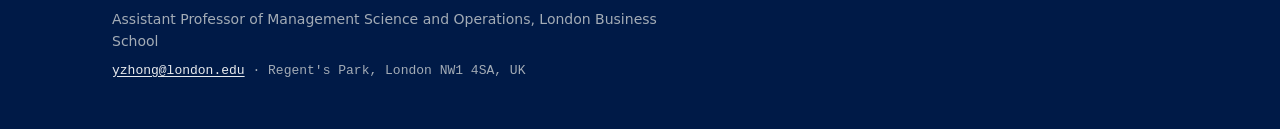
==== commit b1859354: "[Cursor] Review round 3: author feedback across all five pages Home: LBS navy #001A47 band, no LBS h" ====
--- a/bio/index.html
+++ b/bio/index.html
@@ -4,8 +4,26 @@
 <meta charset="utf-8">
 <meta name="viewport" content="width=device-width, initial-scale=1">
 <title>Bio — Yueyang Zhong</title>
-<meta name="description" content="Yueyang Zhong&#39;s bio: positions at LBS, Yale SOM and Chicago Booth, education, four research directions, awards, grants and industry experience.">
+<meta name="description" content="Yueyang Zhong&#39;s bio: positions at London Business School, Yale SOM and Chicago Booth, education, awards, grants and industry experience.">
 <link rel="canonical" href="https://yueyang-zhong.com/bio/">
+<meta property="og:type" content="website">
+<meta property="og:site_name" content="Yueyang Zhong">
+<meta property="og:locale" content="en_GB">
+<meta property="og:title" content="Bio — Yueyang Zhong">
+<meta property="og:description" content="Yueyang Zhong&#39;s bio: positions at London Business School, Yale SOM and Chicago Booth, education, awards, grants and industry experience.">
+<meta property="og:url" content="https://yueyang-zhong.com/bio/">
+<meta property="og:image" content="https://yueyang-zhong.com/img/og-card.png">
+<meta property="og:image:type" content="image/png">
+<meta property="og:image:width" content="1200">
+<meta property="og:image:height" content="630">
+<meta property="og:image:alt" content="Yueyang Zhong, Assistant Professor of Management Science and Operations, London Business School. A simulated queue-length path is drawn across a dark card.">
+<meta name="twitter:card" content="summary_large_image">
+<meta name="twitter:creator" content="@yueyang_zhong">
+<meta name="twitter:image" content="https://yueyang-zhong.com/img/og-card.png">
+<meta name="twitter:image:alt" content="Yueyang Zhong, Assistant Professor of Management Science and Operations, London Business School. A simulated queue-length path is drawn across a dark card.">
+<link rel="icon" href="/favicon.svg" type="image/svg+xml">
+<link rel="icon" href="/favicon.ico" sizes="16x16 32x32 48x48">
+<link rel="apple-touch-icon" href="/apple-touch-icon.png">
 <link rel="stylesheet" href="/styles.css">
 </head>
 <body>
@@ -18,22 +36,22 @@
     <a href="/teaching/">Teaching</a>
     <a href="/service/">Service</a>
     <a href="/bio/" aria-current="page">Bio</a>
-    <a href="/cv-yueyang-zhong.pdf" target="_blank" rel="noopener">CV (PDF)</a>
+    <a href="/cv-yueyang-zhong.pdf" target="_blank" rel="noopener">CV</a>
   </nav>
 </div></header>
 
+<main id="main">
 <div class="band plain">
   <div class="wrap">
     <p class="kicker">Assistant Professor, Management Science and Operations · London Business School</p>
     <h1>Bio</h1>
     <div class="herogrid">
-      <p class="lede">Yueyang Zhong is an Assistant Professor of <a href="https://www.london.edu/faculty-and-research/management-science-and-operations" rel="noopener">Management Science and Operations</a> at London Business School. She studies human-centered operations: how people behave in congested service systems, how that behavior can be learned from data, and how to design services where delay has real consequences, from hospitals to ride-hailing platforms. Before joining LBS in 2024 she was a Postdoctoral Principal Researcher at Yale School of Management and Chicago Booth, hosted by <a href="https://vahideh-manshadi.com/" rel="noopener">Vahideh Manshadi</a> and <a href="https://faculty.chicagobooth.edu/rad-niazadeh" rel="noopener">Rad Niazadeh</a>. She received her PhD in Operations Management from Chicago Booth in 2023.</p>
+      <p class="lede">Yueyang Zhong is an Assistant Professor of <a href="https://www.london.edu/faculty-and-research/management-science-and-operations" rel="noopener">Management Science and Operations</a> at London Business School. She studies human-centered operations: how people behave in congested service systems, how that behavior can be learned from data, and how to design services where delay has real consequences, from hospitals to ride-hailing platforms. Before joining LBS in 2024 she was a Postdoctoral Principal Researcher at Yale School of Management and Chicago Booth, hosted by Prof. <a href="https://vahideh-manshadi.com/" rel="noopener">Vahideh Manshadi</a> and Prof. <a href="https://faculty.chicagobooth.edu/rad-niazadeh" rel="noopener">Rad Niazadeh</a>. She received her PhD in Operations Management from Chicago Booth in 2023, where she was advised by Prof. <a href="https://www.chicagobooth.edu/faculty/directory/w/amy-ward" rel="noopener">Amy Ward</a> and Prof. <a href="https://www.chicagobooth.edu/faculty/directory/b/john-r-birge" rel="noopener">John Birge</a>. Prior to her PhD, Yueyang earned her Bachelor’s degree in Industrial Engineering and Economics from Tsinghua University in 2018.</p>
       <picture class="portrait biophoto"><source type="image/webp" srcset="/img/portrait-240.webp 240w, /img/portrait-480.webp 480w, /img/portrait-720.webp 720w" sizes="(min-width: 40rem) 12rem, 8rem"><img src="/img/portrait-480.jpg" srcset="/img/portrait-240.jpg 240w, /img/portrait-480.jpg 480w, /img/portrait-720.jpg 720w" sizes="(min-width: 40rem) 12rem, 8rem" width="480" height="384" alt="Portrait of Yueyang Zhong" decoding="async"></picture>
     </div>
   </div>
 </div>
-
-<main id="main"><div class="wrap"><div class="page">
+<div class="wrap"><div class="page">
 
   <section class="section">
     <h2>Positions</h2>
@@ -94,45 +112,6 @@
     </ul>
   </section>
 
-  <section class="section" id="research-directions">
-    <h2>Research</h2>
-    <div class="prose">
-      <p>Her research runs in four directions. Queueing theory is the analytical engine; strategic behavior, imperfect information and real stakes are the recurring themes.</p>
-    </div>
-    <article class="topic">
-      <h3>Behavioral and strategic queueing</h3>
-      <p>She investigates strategic behavior in queueing systems: how the environment shapes what customers and servers do, how the two sides interact, and what follows for staffing, pay, admission and design. The cases are concrete: servers who rebel against overload, miners racing for a winner-takes-all reward, platforms choosing between surge pricing and a virtual queue. Because such systems resist exact analysis, she relies on fluid and diffusion approximations in many-server regimes, alongside empirical and experimental studies.</p>
-    </article>
-    <article class="topic">
-      <h3>Learning in queues</h3>
-      <p>She uses structural results from queueing theory to design online learning algorithms that decide well while a system&#39;s parameters are unknown: which customer class to serve next when service and patience rates must be estimated, how to dispatch ambulances efficiently and fairly by learning from past calls, and how to learn policies from platform experiments that cannot all be trusted.</p>
-    </article>
-    <article class="topic">
-      <h3>High-stakes operations in congested systems</h3>
-      <p>She studies the interplay of efficiency, quality and equity in healthcare and other congested public services: how a maternity unit should ration operating-theatre capacity, how deprivation and congestion shape maternal and neonatal outcomes, how primary care trades continuity against access, and how childcare centers manage year-long waiting lists. Combining stochastic modeling, machine learning and empirical methods, she builds operational solutions that allocate scarce resources equitably and improve patient outcomes.</p>
-    </article>
-    <article class="topic">
-      <h3>Information and mechanism design</h3>
-      <p>She designs information and incentives for settings where mistakes are costly and the designer&#39;s own knowledge is incomplete. One strand asks what people should be told: nudges that keep mental-health clients in therapy, dynamic information that sustains engagement, and firms&#39; AI-risk disclosures. The other asks how to regulate emerging technologies that nobody, the regulator included, understands well: robust mechanisms that manage the risks and rewards of AI development for positive, sustainable societal impact. Both strands pair theoretical modeling with empirical analysis and field experiments.</p>
-    </article>
-    <p class="morelink">The papers in each direction are listed on the <a href="/research/">Research page</a>.</p>
-  </section>
-
-  <section class="section">
-    <h2>Methods</h2>
-    <ul class="methods">
-      <li>Applied probability</li>
-      <li>Queueing theory</li>
-      <li>Fluid and diffusion approximation</li>
-      <li>Game theory</li>
-      <li>Information design</li>
-      <li>Optimization</li>
-      <li>Statistics</li>
-      <li>Online learning</li>
-      <li>Reinforcement learning</li>
-    </ul>
-  </section>
-
   <section class="section" id="grants">
     <h2>Grants and funding</h2>
     <ul class="rows">
@@ -146,7 +125,6 @@
         <span class="rk">2026</span>
         <div class="rv">
           <p>LBS Data Science and AI Initiative Research Grant</p>
-          <p class="sub"><span class="sub-k">Paper</span><a href="/research/#ai-risk-disclosure-agentic-measurement">AI-Risk Disclosure Is Not One-Size-Fits-All</a></p>
         </div>
       </li>
       <li>
@@ -182,7 +160,7 @@
         <span class="rk">2026</span>
         <div class="rv">
           <p>Finalist, Pierskalla Best Paper Competition, 2026</p>
-          <p class="sub"><span class="sub-k">Paper</span><a href="/research/#is-continuity-all-we-need">Is Continuity All We Need?</a></p>
+          <p class="sub"><span class="sub-k">Paper</span><a href="/research/#is-continuity-all-we-need">Is Continuity All We Need? A Modeling Approach to Evaluating Relational Continuity in Primary Care</a></p>
         </div>
       </li>
       <li>
@@ -196,7 +174,7 @@
         <span class="rk">2022</span>
         <div class="rv">
           <p>Finalist, IBM Best Student Paper Award, INFORMS</p>
-          <p class="sub"><span class="sub-k">Paper</span><a href="/research/#behavior-aware-queueing-finite-buffer">Behavior-aware queueing</a></p>
+          <p class="sub"><span class="sub-k">Paper</span><a href="/research/#behavior-aware-queueing-finite-buffer">Behavior-Aware Queueing: The Finite-Buffer Setting with Many Strategic Servers</a></p>
         </div>
       </li>
       <li>
@@ -209,7 +187,7 @@
         <span class="rk">2021</span>
         <div class="rv">
           <p>Finalist, Best Service Science Student Paper Award, INFORMS Conference on Service Science</p>
-          <p class="sub"><span class="sub-k">Paper</span><a href="/research/#queueing-versus-surge-pricing">Queueing versus Surge Pricing Mechanisms</a></p>
+          <p class="sub"><span class="sub-k">Paper</span><a href="/research/#queueing-versus-surge-pricing">Queueing versus Surge Pricing Mechanisms: Efficiency, Equity, and Consumer Welfare</a></p>
         </div>
       </li>
       <li>
@@ -254,7 +232,7 @@
       </li>
       <li>
         <span class="rk">Jun–Sep 2021</span>
-        <div class="rv"><p>Research intern, Ads Marketplace team, Pinterest Labs (remote)</p></div>
+        <div class="rv"><p>Research intern, Ads Marketplace team, Pinterest Labs</p></div>
       </li>
       <li>
         <span class="rk">Jul–Sep 2019</span>
@@ -267,34 +245,14 @@
     </ul>
   </section>
 
-<section class="cta">
-  <h2>Prospective students</h2>
-  <p>I am recruiting PhD students and short-term research interns. If you have a strong background in mathematics, economics or statistics and want to work on queueing, learning or high-stakes operations, <a href="mailto:yzhong@london.edu">email me</a> a CV and a few lines on what interests you.</p>
-</section>
-
-  <section class="section" id="contact">
-    <h2>Contact</h2>
-    <div class="prose">
-      <p><a href="mailto:yzhong@london.edu">yzhong@london.edu</a><br>Regent&#39;s Park, London NW1 4SA, UK</p>
-      <p class="links">
-        <a href="https://www.london.edu/faculty-and-research/faculty-profiles/y/yueyang-zhong" rel="noopener">LBS Faculty Profile</a>
-        <a href="https://scholar.google.com/citations?user=4BiTj6sAAAAJ&amp;hl=en" rel="noopener">Google Scholar</a>
-      </p>
-    </div>
-  </section>
-
-  <div class="pagetail section">
-    <p>The full record, in date order, is in the <a href="/cv-yueyang-zhong.pdf" target="_blank" rel="noopener">CV (PDF, updated September 2026)</a>.</p>
-  </div>
-
-</div></div></main>
+</div></div>
+</main>
 
 <footer class="footer"><div class="wrap">
   <div>
     <p class="fname">Yueyang Zhong</p>
     <p class="frole">Assistant Professor of Management Science and Operations, London Business School</p>
     <p class="fmeta"><a href="mailto:yzhong@london.edu">yzhong@london.edu</a> &middot; Regent&#39;s Park, London NW1 4SA, UK</p>
-    <p class="fmeta"><a href="/cv-yueyang-zhong.pdf" target="_blank" rel="noopener">CV (PDF, updated September 2026)</a></p>
   </div>
   <nav aria-label="Elsewhere">
     <a href="https://www.london.edu/faculty-and-research/faculty-profiles/y/yueyang-zhong" rel="noopener">LBS Faculty Profile</a>
--- a/styles.css
+++ b/styles.css
@@ -193,11 +193,13 @@
   --c-state-published: #0a5f5a; /*  7.51:1 on --c-card */
   --c-state-review: #8a4b00; /*  6.80:1 on --c-card */
 
-  /* Dark hero band */
-  --c-band: #0d1117;
-  --c-band-ink: #e8ebee; /* 15.81:1 on --c-band */
-  --c-band-muted: #a3acb6; /*  8.23:1 */
-  --c-band-accent: #4fd1c5; /* 10.15:1 — the motif stroke */
+  /* Dark hero band. LBS navy (PMS 282 C, RGB 0 26 71) since 2026-09-22 by the
+     author's ruling, replacing the near-black #0d1117; the three inks on it
+     were re-measured by _design/contrast.py and all stay above AA. */
+  --c-band: #001a47;
+  --c-band-ink: #e8ebee; /* 14.17:1 on --c-band */
+  --c-band-muted: #a3acb6; /*  7.37:1 */
+  --c-band-accent: #4fd1c5; /*  9.09:1 — the motif stroke */
 
   /* Density and shape */
   --measure: 62ch;
@@ -303,7 +305,12 @@
 .band .kicker{font-family:var(--font-meta);font-size:var(--t-micro);
  letter-spacing:var(--ls-micro);text-transform:uppercase;
  color:var(--c-band-accent);margin-bottom:var(--space-xs)}
-.band .overview{max-width:var(--measure);margin-top:var(--space-m);
+/* The label above the statement ("Research interest"), set like the kicker but
+   in the muted band colour so the accent kicker stays the single signal. */
+.band .olabel{font-family:var(--font-meta);font-size:var(--t-micro);
+ letter-spacing:var(--ls-micro);text-transform:uppercase;
+ color:var(--c-band-muted);margin-top:var(--space-m)}
+.band .overview{max-width:var(--measure);margin-top:var(--space-2xs);
  color:var(--c-band-muted);font-size:var(--t-body)}
 /* Review round 1 deleted the hero totals line and the motif caption. The
    caption used to supply the band's bottom padding, so the motif carries it
@@ -351,10 +358,37 @@
 .jb-num{font-family:var(--font-meta);color:var(--c-accent);
  font-weight:var(--weight-bold)}
 .jb-name{flex:1}
-.jb-count{font-family:var(--font-meta);color:var(--c-ink-muted);
- font-variant-numeric:tabular-nums}
+/* No paper count in the rail since 2026-09-22 (author ruling). */
 .legend{margin-top:var(--space-m);font-size:var(--t-micro);
  color:var(--c-ink-muted);line-height:1.5}
+
+/* The Methodology / Application pairs and the Topics list that open the
+   column (2026-09-22). Same vocabulary as the entries: mono for labels,
+   hairline rules, one measure. */
+.rintro{margin-bottom:var(--section-gap)}
+.facets{display:grid;gap:var(--space-xs)}
+.facets>div{display:grid;gap:var(--space-3xs) var(--space-m);
+ padding:var(--space-xs) 0;border-top:var(--border-hair) solid var(--c-rule)}
+.facets>div:last-child{border-bottom:var(--border-hair) solid var(--c-rule)}
+@media (min-width:40rem){.facets>div{grid-template-columns:8.5rem minmax(0,1fr)}}
+.facets dt{font-family:var(--font-meta);font-size:var(--t-micro);
+ letter-spacing:var(--ls-micro);text-transform:uppercase;color:var(--c-ink-muted);
+ padding-top:.25em}
+.facets dd{margin:0}
+.topicshead{font-family:var(--font-meta);font-size:var(--t-micro);
+ letter-spacing:var(--ls-micro);text-transform:uppercase;color:var(--c-ink-muted);
+ margin-top:var(--space-l)}
+/* The (i)-(iv) numerals are set by hand, so the <ol> must not add its own
+   marker on top; the column is sized for the widest numeral, "(iii)". */
+.topics{margin-top:var(--space-xs);display:grid;gap:var(--space-xs);
+ list-style:none;padding:0}
+.topics li{display:grid;grid-template-columns:3.1rem 1fr;column-gap:.35em;
+ align-items:baseline}
+.tnum{font-family:var(--font-meta);font-size:var(--t-meta);color:var(--c-accent);
+ font-weight:var(--weight-bold)}
+.tname{font-weight:var(--weight-bold);text-decoration:none;
+ text-underline-offset:.15em}
+.tname:hover{color:var(--c-accent);text-decoration:underline}
 
 .direction{margin-bottom:var(--section-gap)}
 .direction>header{margin-bottom:var(--space-s)}
@@ -365,8 +399,7 @@
  color:var(--c-accent);font-weight:var(--weight-bold);
  border:var(--border-hair) solid var(--c-accent);border-radius:var(--radius-chip);
  padding:.1em .45em;letter-spacing:.04em}
-.orienting{color:var(--c-ink-muted);font-size:var(--t-small);
- max-width:var(--measure);margin-top:var(--space-2xs)}
+/* No .orienting line under a direction heading since 2026-09-22. */
 
 .list{background:var(--c-card);border:var(--border-hair) solid var(--c-rule);
  border-radius:var(--radius);overflow:hidden}
@@ -438,10 +471,8 @@
 .entry:target{background:var(--c-target-tint)}
 .entry:target::before{background:var(--c-accent);width:4px}
 
-.pagetail{border-top:var(--border-hair) solid var(--c-rule);
- padding-top:var(--space-m);font-size:var(--t-small);color:var(--c-ink-muted)}
-.pagetail p+p{margin-top:var(--space-2xs)}
-.pagetail a{color:var(--c-accent)}
+/* No .pagetail since 2026-09-22: the Bio cross-link and the CV lines at the
+   foot of four pages were removed by the author. */
 
 /* ============================================================================
    PART B — home, teaching, service, bio
@@ -510,6 +541,9 @@
 .subhead{font-family:var(--font-meta);font-size:var(--t-micro);
  letter-spacing:var(--ls-micro);text-transform:uppercase;
  color:var(--c-ink-muted);margin-bottom:var(--space-2xs)}
+/* The guest-AE subhead follows the two-column journal list directly; without
+   this it sits flush against the last journal's hairline. */
+.cols+.group{margin-top:var(--space-m)}
 .group+.group{margin-top:var(--space-l)}
 
 /* B4. Home hero. Text first in the DOM so the name is the first thing read on
@@ -523,7 +557,6 @@
 .band .herogrid h1{margin-top:var(--space-3xs)}
 .band .affil{margin-top:var(--space-2xs);font-size:var(--t-body);
  color:var(--c-band-ink)}
-.band .affil a{color:var(--c-band-accent);text-underline-offset:.15em}
 .band .identity{max-width:var(--measure);margin-top:var(--space-m);
  color:var(--c-band-muted)}
 
@@ -539,8 +572,8 @@
 .biophoto{width:8rem;margin-bottom:var(--space-m)}
 @media (min-width:40rem){.biophoto{width:12rem}}
 
-/* B5. Action row. One dominant action, the rest quiet -- the dominant one is
-   the only filled button on the site. */
+/* B5. Button row. Four identical outlined buttons since 2026-09-22 (author
+   ruling): no dominant action, no filled button anywhere on the site. */
 .actions{display:flex;flex-wrap:wrap;gap:var(--space-2xs) var(--space-s);
  margin-top:var(--space-l)}
 .actions a{display:inline-flex;align-items:center;gap:.4em;
@@ -551,19 +584,19 @@
  transition:border-color var(--motion-fast) var(--ease-out),
   background var(--motion-fast) var(--ease-out)}
 .actions a:hover{border-color:var(--c-band-accent)}
-.actions a.dominant{background:var(--c-band-accent);border-color:var(--c-band-accent);
- color:var(--c-band);font-weight:var(--weight-medium)}
-.actions a.dominant:hover{background:var(--c-band-ink);border-color:var(--c-band-ink)}
-
-/* B6. Credential strip: the five places this person is verifiable, plus where
-   she is. Monospace because each item is a handle rather than a phrase. */
-.strip{display:flex;flex-wrap:wrap;gap:var(--space-2xs) var(--space-m);
+
+/* B6. Office and email under the buttons, each led by a 16px inline icon in
+   currentColor. Replaces the credential strip (2026-09-22). */
+.contactlines{display:grid;gap:var(--space-2xs);
  margin-top:var(--space-l);padding-top:var(--space-s);
  border-top:var(--border-hair) solid rgb(255 255 255 / .14);
  font-family:var(--font-meta);font-size:var(--t-meta);
  color:var(--c-band-muted)}
-.strip a{color:var(--c-band-ink);text-underline-offset:.15em}
-.strip a:hover{color:var(--c-band-accent)}
+.contactlines li{display:flex;gap:.6em;align-items:flex-start}
+.contactlines .ico{flex:none;width:1rem;height:1rem;margin-top:.15em;
+ fill:currentColor;color:var(--c-band-accent)}
+.contactlines a{color:var(--c-band-ink);text-underline-offset:.15em}
+.contactlines a:hover{color:var(--c-band-accent)}
 
 /* B7. Selected work on the home page. Deliberately not the research entry
    component: three papers with one sentence each, no status edge, no
@@ -607,37 +640,29 @@
 .cta a{color:var(--c-accent);text-underline-offset:.15em}
 .cta a:hover{color:var(--c-accent-hover)}
 
-/* B10. Courses and students: a short heading, then metadata, then one
-   sentence. Same three-tier shape as a paper entry, without the edge. */
-.course,.topic{padding:var(--space-s) 0;
+/* B10. Courses: a short heading, then metadata, then her sentence. Same
+   three-tier shape as a paper entry, without the edge. The PhD students,
+   Methods and bio Research sections were removed on 2026-09-22, and their
+   rules (.student, .methods, .topic) with them. */
+.course{padding:var(--space-s) 0;
  border-bottom:var(--border-hair) solid var(--c-rule)}
-.course:first-child,.topic:first-of-type{
- border-top:var(--border-hair) solid var(--c-rule)}
-.course h3,.topic h3{font-size:var(--t-h3);line-height:var(--lh-h3);
+.course:first-child{border-top:var(--border-hair) solid var(--c-rule)}
+.course h3{font-size:var(--t-h3);line-height:var(--lh-h3);
  font-weight:var(--weight-medium)}
 .course .meta{margin-top:var(--space-3xs);font-family:var(--font-meta);
  font-size:var(--t-meta);color:var(--c-ink-muted);
  font-variant-numeric:tabular-nums}
-.course p:last-child,.topic p:last-child{margin-top:var(--space-2xs);
+.course p:last-child{margin-top:var(--space-2xs);
  max-width:var(--measure);font-size:var(--t-small)}
-.student{padding:var(--space-s) 0;
+/* The compact list for the Booth TA courses: title and meta on one row, no
+   description, same hairlines. */
+.courselist{border-top:var(--border-hair) solid var(--c-rule)}
+.courselist li{display:flex;flex-wrap:wrap;gap:var(--space-3xs) var(--space-m);
+ align-items:baseline;padding:var(--space-xs) 0;
  border-bottom:var(--border-hair) solid var(--c-rule)}
-.student:first-child{border-top:var(--border-hair) solid var(--c-rule)}
-.student h3{font-size:var(--t-h3);line-height:var(--lh-h3);
- font-weight:var(--weight-medium)}
-.student .meta{margin-top:var(--space-3xs);font-size:var(--t-small);
- color:var(--c-ink-muted);max-width:var(--measure)}
-.student .placement{margin-top:var(--space-2xs);font-size:var(--t-small)}
-.student .placement .sub-k{color:var(--c-accent)}
-
-/* B11. Method names. These are labels, not links, and they used to be a
-   sentence on the live site. Bordered so the row does not read as prose, at
-   the same radius the disclosure control uses. */
-.methods{display:flex;flex-wrap:wrap;gap:var(--space-2xs)}
-.methods li{font-family:var(--font-meta);font-size:var(--t-meta);
- padding:.25em .6em;border-radius:var(--radius-chip);
- border:var(--border-hair) solid var(--c-rule-strong);
- color:var(--c-ink);background:var(--c-card)}
+.courselist .ctitle{font-weight:var(--weight-medium)}
+.courselist .meta{font-family:var(--font-meta);font-size:var(--t-meta);
+ color:var(--c-ink-muted);font-variant-numeric:tabular-nums}
 
 /* B12. Footer. Text, not a logo image: the affiliation is a fact, and a
    bitmap of a wordmark is a network request that says the same thing. */
@@ -692,12 +717,12 @@
   summary{display:none}
   .t2-body{border-left:1pt solid #999;background:none;padding:0 0 0 8pt}
   /* Furniture a sheet of paper has no use for. */
-  .motif,.jumpbar,.rail,.skip,.masthead,.actions,.strip,.cta,
+  .motif,.jumpbar,.rail,.skip,.masthead,.actions,.cta,
   .morelink,.footer nav{display:none}
   .layout{display:block;padding:0}
   .band,.footer{background:none;color:#000;padding:0 0 12pt}
-  .band .kicker,.band .overview,.band .lede,.band .identity,
-  .footer .frole,.footer .fmeta{color:#000}
+  .band .kicker,.band .olabel,.band .overview,.band .lede,.band .identity,
+  .contactlines,.contactlines .ico,.footer .frole,.footer .fmeta{color:#000}
   .list,.picks{border:none}
   .entry,.picks>li{break-inside:avoid;page-break-inside:avoid}
   .entry::before{display:none}
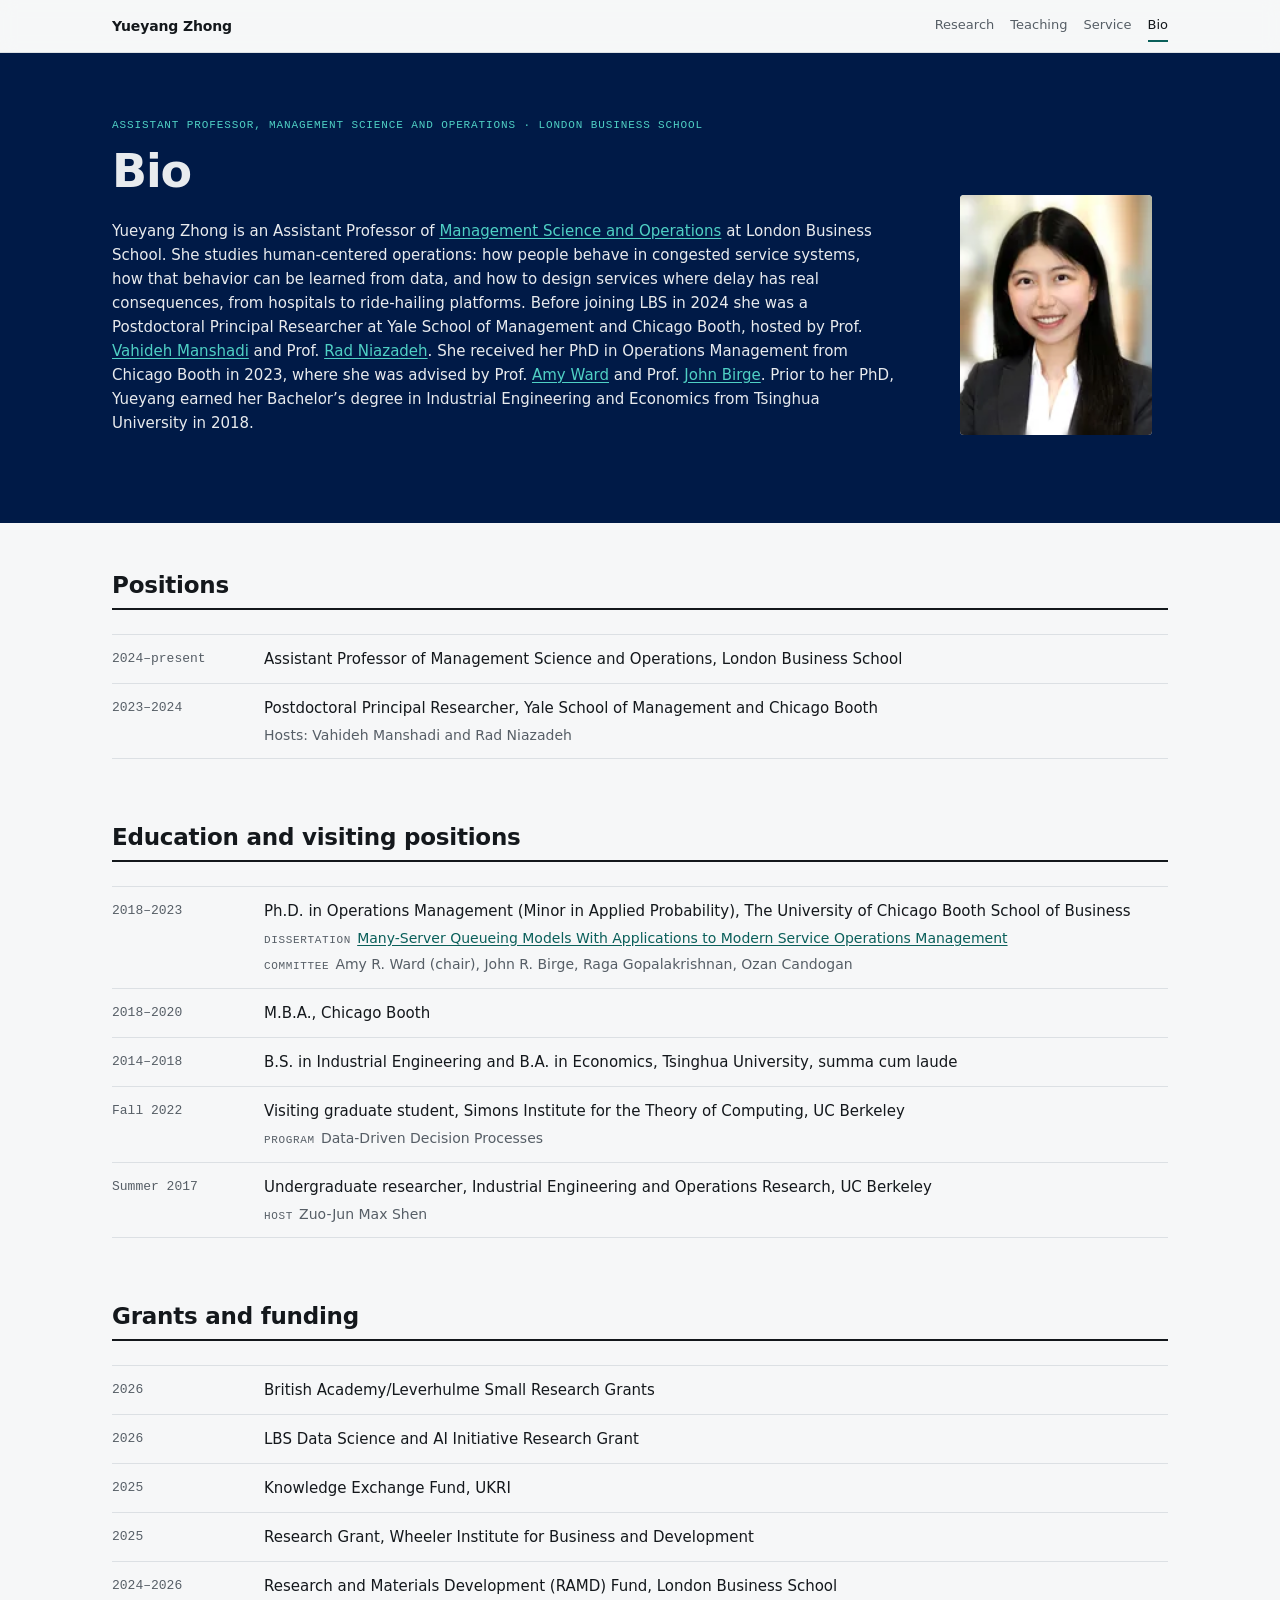
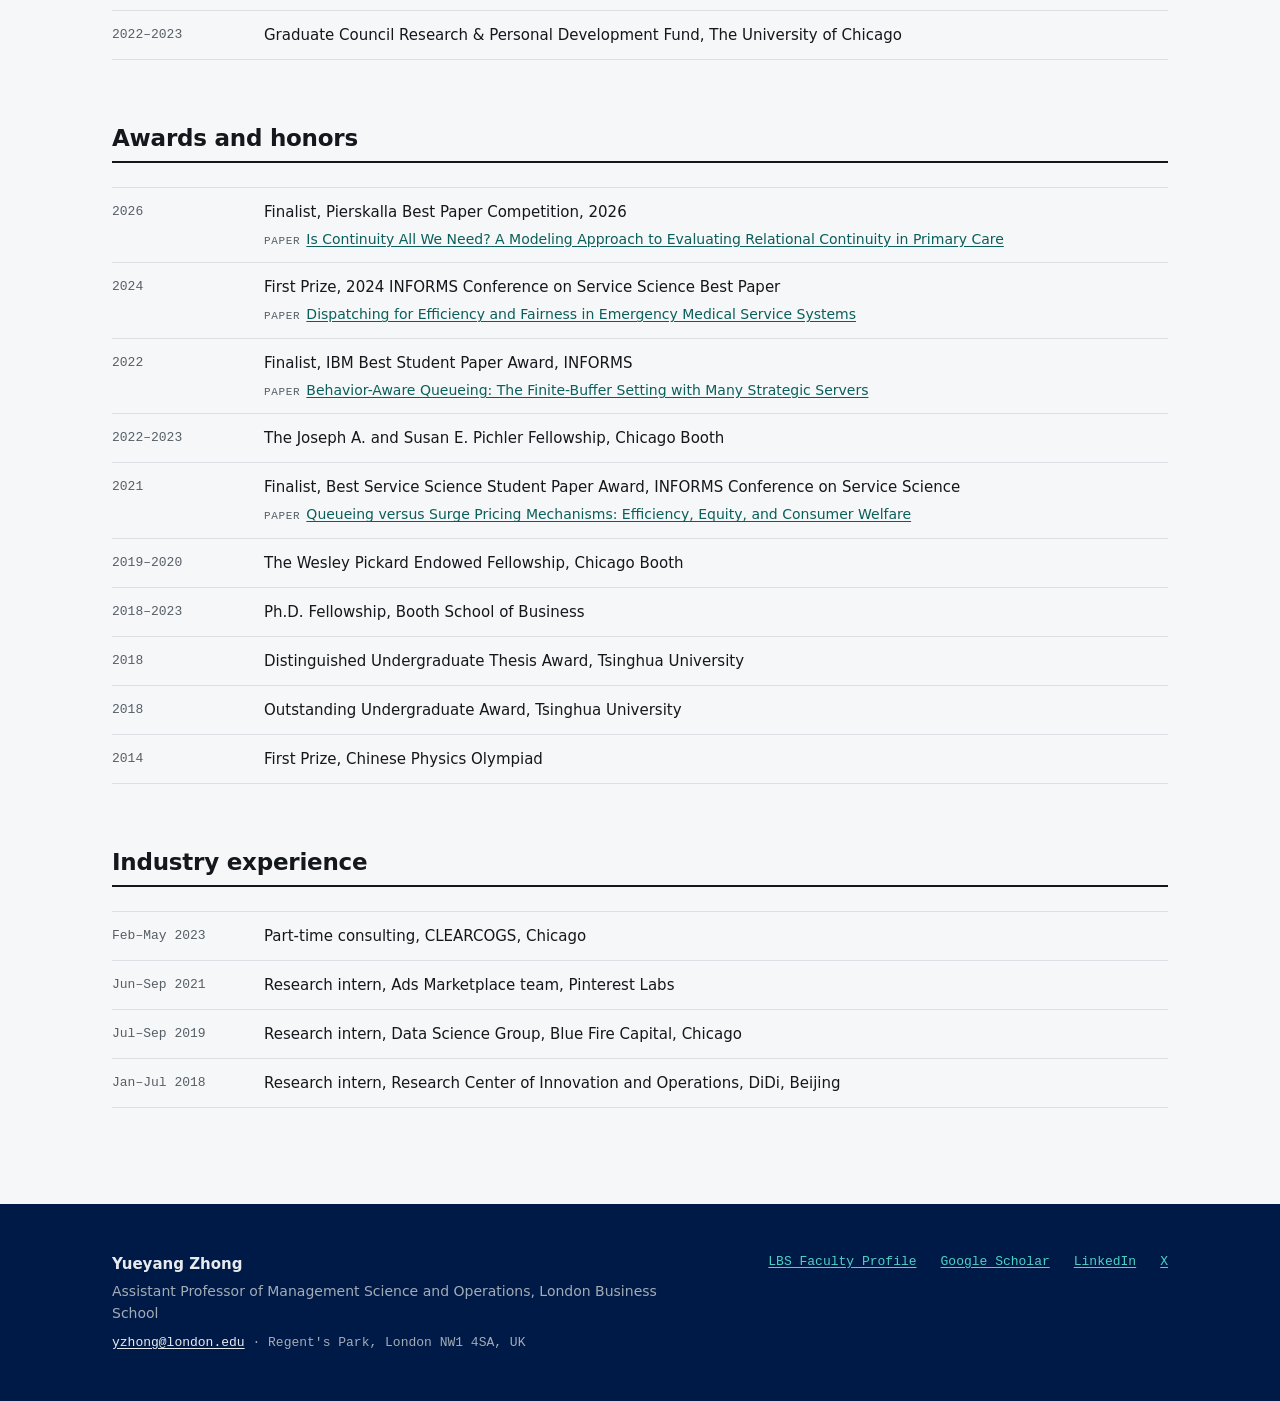
==== commit 52a99dea: "[Cursor] Review round 5: remove the CV from the site; hero and lede widths The author does not want " ====
--- a/bio/index.html
+++ b/bio/index.html
@@ -36,7 +36,6 @@
     <a href="/teaching/">Teaching</a>
     <a href="/service/">Service</a>
     <a href="/bio/" aria-current="page">Bio</a>
-    <a href="/cv-yueyang-zhong.pdf" target="_blank" rel="noopener">CV</a>
   </nav>
 </div></header>
 
--- a/styles.css
+++ b/styles.css
@@ -201,8 +201,12 @@
   --c-band-muted: #a3acb6; /*  7.37:1 */
   --c-band-accent: #4fd1c5; /*  9.09:1 — the motif stroke */
 
-  /* Density and shape */
-  --measure: 62ch;
+  /* Density and shape.
+     --measure was 62ch until 2026-09-22 (review round 4): the author found every
+     prose block "split into too many unnecessary lines" and asked for boxes
+     wider by half. 93ch = 1.5 x 62ch; it still sits inside every column it is
+     used in, so on narrow viewports the column, not the measure, governs. */
+  --measure: 93ch;
   --entry-gap: 0; /* rows meet on a shared hairline */
   --entry-pad: var(--space-s);
   --section-gap: var(--space-2xl);
@@ -378,8 +382,8 @@
 .topicshead{font-family:var(--font-meta);font-size:var(--t-micro);
  letter-spacing:var(--ls-micro);text-transform:uppercase;color:var(--c-ink-muted);
  margin-top:var(--space-l)}
-/* The (i)-(iv) numerals are set by hand, so the <ol> must not add its own
-   marker on top; the column is sized for the widest numeral, "(iii)". */
+/* The (I)-(IV) numerals are set by hand, so the <ol> must not add its own
+   marker on top; the column is sized for the widest numeral, "(III)". */
 .topics{margin-top:var(--space-xs);display:grid;gap:var(--space-xs);
  list-style:none;padding:0}
 .topics li{display:grid;grid-template-columns:3.1rem 1fr;column-gap:.35em;
@@ -487,6 +491,9 @@
 .band .lede{max-width:var(--measure);margin-top:var(--space-m);
  color:var(--c-band-ink);font-size:var(--t-body)}
 .band .lede a{color:var(--c-band-accent);text-underline-offset:.15em}
+/* The bio lede beside the portrait: "slightly narrower" than the full measure
+   (review round 5), so 82ch against the 93ch used everywhere else. */
+.herogrid>.lede{max-width:82ch}
 
 main{display:block}
 .page{padding:var(--space-xl) 0 var(--space-3xl);max-width:var(--page-max);
@@ -520,7 +527,8 @@
    gap:var(--space-s)}
   .rk{margin-bottom:0;padding-top:.15em}
 }
-.rv{max-width:var(--measure)}
+/* No max-width on the value column (review round 4): a position or degree
+   should sit on one line where the row has room for it. */
 .rv>p:first-child{font-size:var(--t-body)}
 .sub{font-size:var(--t-small);color:var(--c-ink-muted);
  margin-top:var(--space-3xs)}
@@ -552,13 +560,28 @@
 .herogrid{display:grid;gap:var(--space-l);align-items:start}
 @media (min-width:52rem){
   .herogrid{grid-template-columns:minmax(0,1fr) 13rem;gap:var(--space-2xl);
-   align-items:center}
+   align-items:start}
+  /* Home only (the portrait follows the text <div>; on /bio/ it follows the
+     lede <p>). The author asked for the top of the picture to line up with
+     the top of her name, so the offset is the h1's own top margin plus the
+     gap between the line box and the cap height at display size. */
+  .herogrid>div+.portrait{margin-top:calc(var(--space-3xs) + .17 * var(--t-display))}
 }
 .band .herogrid h1{margin-top:var(--space-3xs)}
 .band .affil{margin-top:var(--space-2xs);font-size:var(--t-body);
  color:var(--c-band-ink)}
-.band .identity{max-width:var(--measure);margin-top:var(--space-m);
- color:var(--c-band-muted)}
+/* "Exactly as wide as the affiliation line" (review round 5). A block sized to
+   its max-content is as wide as its widest unbreakable line; a child set to
+   width:0 contributes nothing to that measurement and then min-width:100%
+   stretches it back to the block. So the statement (and the button row and
+   the contact lines under it) take the affiliation's width, and nothing is
+   hard-coded. max-width:100% keeps the block inside its column on phones,
+   where the affiliation itself wraps. Same trick as .fitkicker on /teaching/. */
+.herotext{width:max-content;max-width:100%}
+.herotext>:not(h1):not(.affil){width:0;min-width:100%}
+.band .identity{margin-top:var(--space-m);color:var(--c-band-muted)}
+.fitkicker{width:max-content;max-width:100%}
+.fitkicker>.lede{width:0;min-width:100%}
 
 /* The portrait is a 5:4 landscape frame shown in a portrait slot. object-fit
    crops the sides rather than the top of the head, and object-position nudges
@@ -575,7 +598,7 @@
 /* B5. Button row. Four identical outlined buttons since 2026-09-22 (author
    ruling): no dominant action, no filled button anywhere on the site. */
 .actions{display:flex;flex-wrap:wrap;gap:var(--space-2xs) var(--space-s);
- margin-top:var(--space-l)}
+ margin-top:var(--space-m)}
 .actions a{display:inline-flex;align-items:center;gap:.4em;
  font-size:var(--t-meta);font-family:var(--font-meta);text-decoration:none;
  padding:.5em .9em;border-radius:var(--radius);
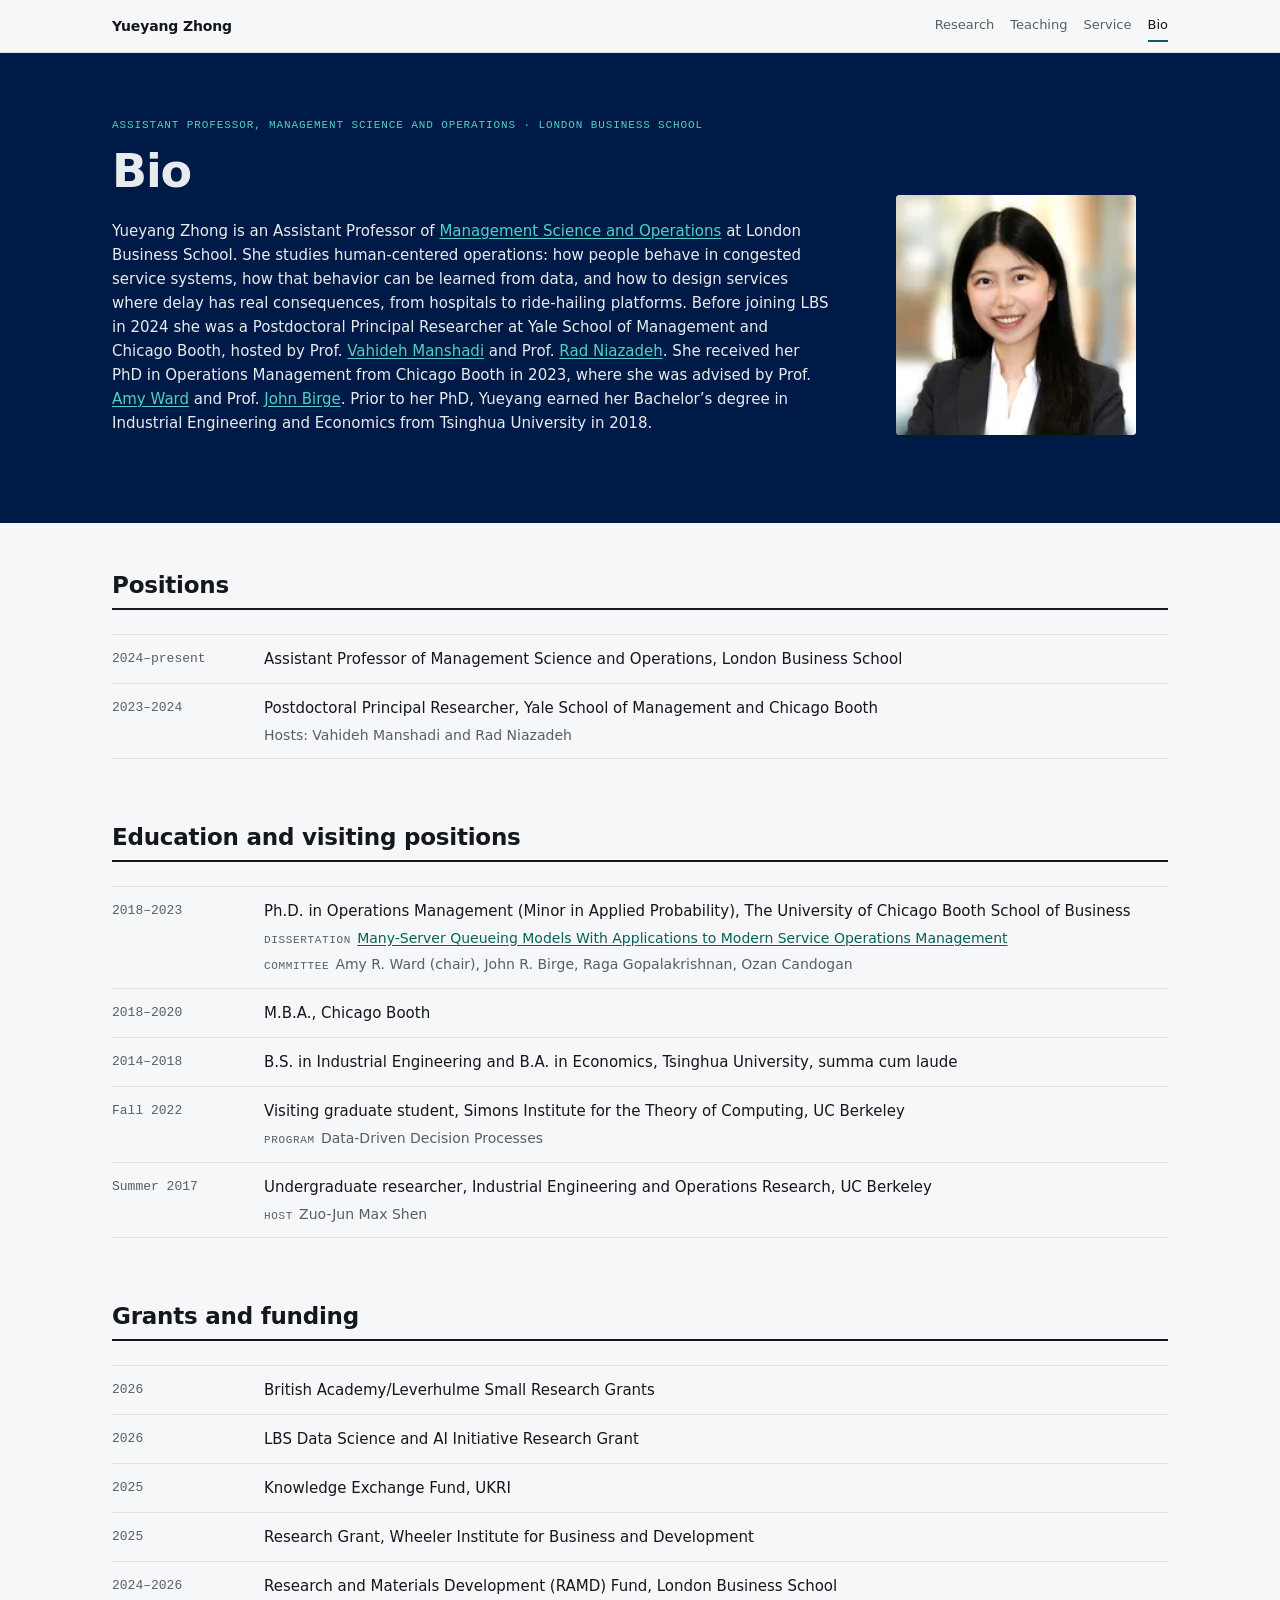
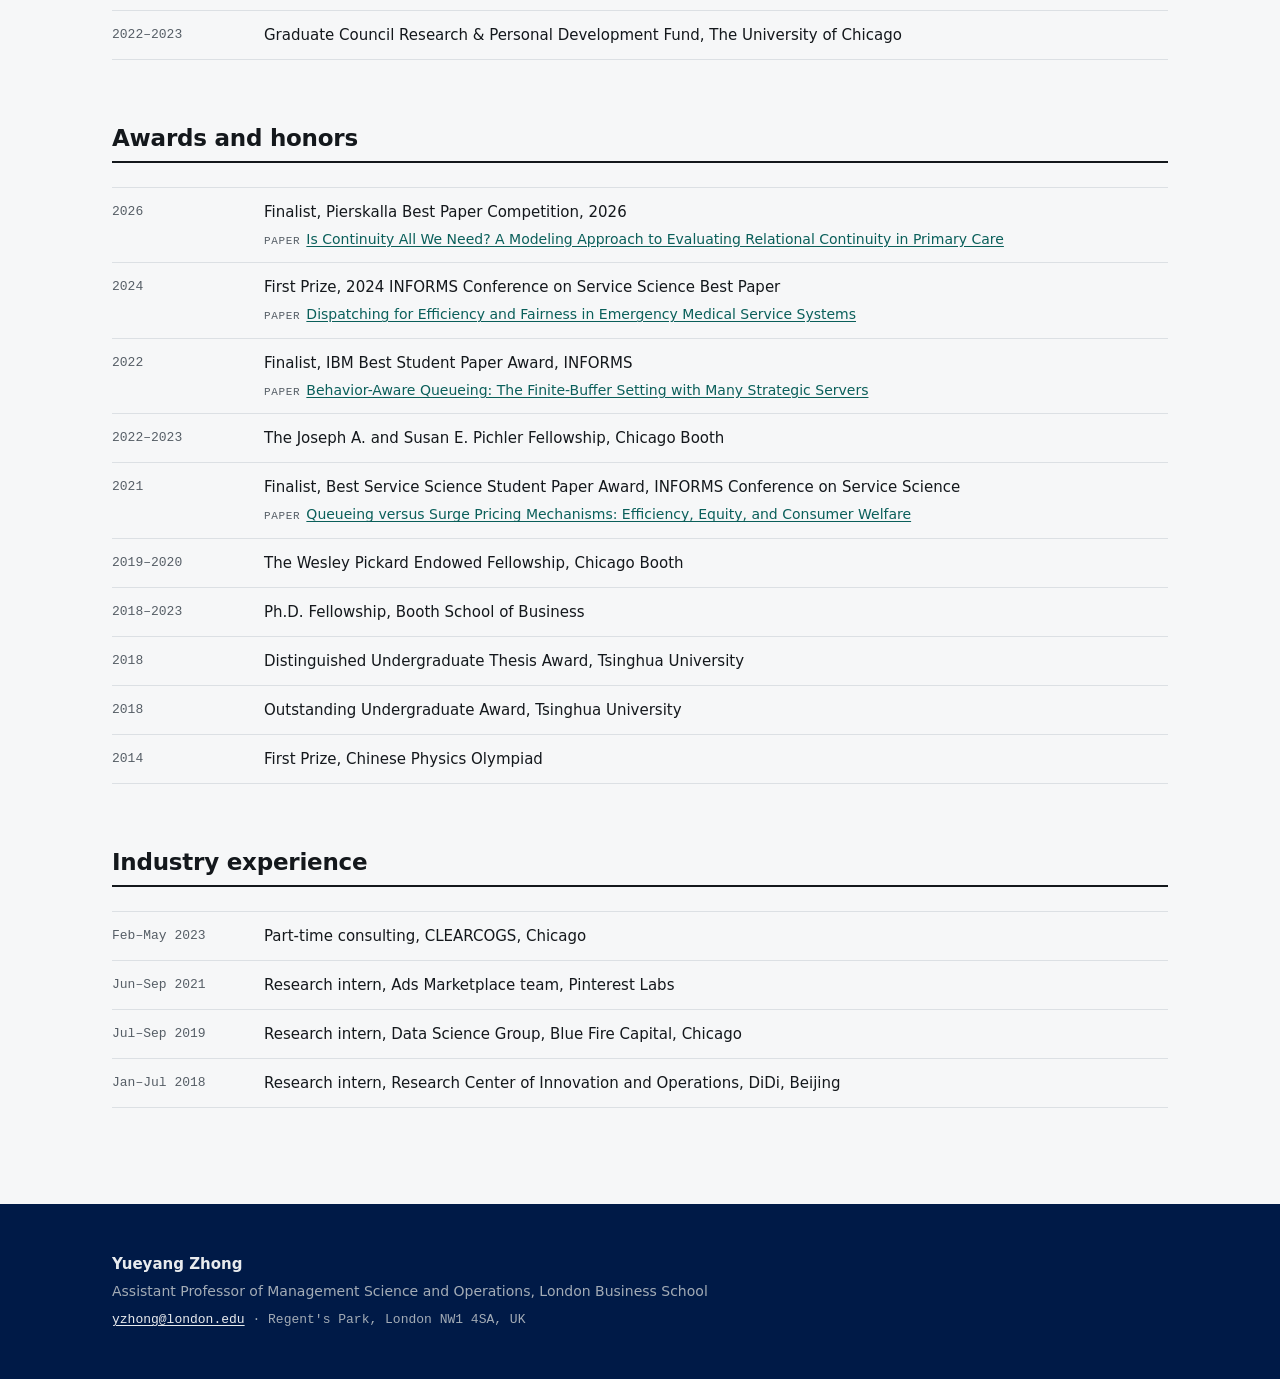
==== commit 1ec34d0c: "[Cursor] Review round 6: footer links removed; square, larger portrait - Footer on every page is now" ====
--- a/bio/index.html
+++ b/bio/index.html
@@ -46,7 +46,7 @@
     <h1>Bio</h1>
     <div class="herogrid">
       <p class="lede">Yueyang Zhong is an Assistant Professor of <a href="https://www.london.edu/faculty-and-research/management-science-and-operations" rel="noopener">Management Science and Operations</a> at London Business School. She studies human-centered operations: how people behave in congested service systems, how that behavior can be learned from data, and how to design services where delay has real consequences, from hospitals to ride-hailing platforms. Before joining LBS in 2024 she was a Postdoctoral Principal Researcher at Yale School of Management and Chicago Booth, hosted by Prof. <a href="https://vahideh-manshadi.com/" rel="noopener">Vahideh Manshadi</a> and Prof. <a href="https://faculty.chicagobooth.edu/rad-niazadeh" rel="noopener">Rad Niazadeh</a>. She received her PhD in Operations Management from Chicago Booth in 2023, where she was advised by Prof. <a href="https://www.chicagobooth.edu/faculty/directory/w/amy-ward" rel="noopener">Amy Ward</a> and Prof. <a href="https://www.chicagobooth.edu/faculty/directory/b/john-r-birge" rel="noopener">John Birge</a>. Prior to her PhD, Yueyang earned her Bachelor’s degree in Industrial Engineering and Economics from Tsinghua University in 2018.</p>
-      <picture class="portrait biophoto"><source type="image/webp" srcset="/img/portrait-240.webp 240w, /img/portrait-480.webp 480w, /img/portrait-720.webp 720w" sizes="(min-width: 40rem) 12rem, 8rem"><img src="/img/portrait-480.jpg" srcset="/img/portrait-240.jpg 240w, /img/portrait-480.jpg 480w, /img/portrait-720.jpg 720w" sizes="(min-width: 40rem) 12rem, 8rem" width="480" height="384" alt="Portrait of Yueyang Zhong" decoding="async"></picture>
+      <picture class="portrait biophoto"><source type="image/webp" srcset="/img/portrait-240.webp 240w, /img/portrait-480.webp 480w, /img/portrait-720.webp 720w" sizes="(min-width: 40rem) 15rem, 9.5rem"><img src="/img/portrait-480.jpg" srcset="/img/portrait-240.jpg 240w, /img/portrait-480.jpg 480w, /img/portrait-720.jpg 720w" sizes="(min-width: 40rem) 15rem, 9.5rem" width="480" height="384" alt="Portrait of Yueyang Zhong" decoding="async"></picture>
     </div>
   </div>
 </div>
@@ -253,12 +253,6 @@
     <p class="frole">Assistant Professor of Management Science and Operations, London Business School</p>
     <p class="fmeta"><a href="mailto:yzhong@london.edu">yzhong@london.edu</a> &middot; Regent&#39;s Park, London NW1 4SA, UK</p>
   </div>
-  <nav aria-label="Elsewhere">
-    <a href="https://www.london.edu/faculty-and-research/faculty-profiles/y/yueyang-zhong" rel="noopener">LBS Faculty Profile</a>
-    <a href="https://scholar.google.com/citations?user=4BiTj6sAAAAJ&amp;hl=en" rel="noopener">Google Scholar</a>
-    <a href="https://www.linkedin.com/in/yueyang-zhong/" rel="noopener">LinkedIn</a>
-    <a href="https://x.com/yueyang_zhong/" rel="noopener">X</a>
-  </nav>
 </div></footer>
 </body>
 </html>
--- a/styles.css
+++ b/styles.css
@@ -557,9 +557,14 @@
 /* B4. Home hero. Text first in the DOM so the name is the first thing read on
    a phone and the first thing a screen reader reaches; the portrait floats to
    the right only once there is room for it. */
-.herogrid{display:grid;gap:var(--space-l);align-items:start}
+/* minmax(0,1fr) at EVERY width, not just the two-column one: an `auto` grid
+   column sizes itself to a max-content child, so .herotext's max-width:100%
+   would resolve against a column that had already grown past the phone, and
+   the hero ran off the right edge at 390px (caught in review round 6). */
+.herogrid{display:grid;grid-template-columns:minmax(0,1fr);gap:var(--space-l);
+ align-items:start}
 @media (min-width:52rem){
-  .herogrid{grid-template-columns:minmax(0,1fr) 13rem;gap:var(--space-2xl);
+  .herogrid{grid-template-columns:minmax(0,1fr) 17rem;gap:var(--space-2xl);
    align-items:start}
   /* Home only (the portrait follows the text <div>; on /bio/ it follows the
      lede <p>). The author asked for the top of the picture to line up with
@@ -583,17 +588,18 @@
 .fitkicker{width:max-content;max-width:100%}
 .fitkicker>.lede{width:0;min-width:100%}
 
-/* The portrait is a 5:4 landscape frame shown in a portrait slot. object-fit
-   crops the sides rather than the top of the head, and object-position nudges
-   the face off dead centre; a hard crop baked into the file would be one
-   irreversible guess about framing. */
-.portrait{display:block;width:7.5rem;border-radius:var(--radius);
+/* The portrait is a 5:4 landscape frame shown in a SQUARE slot (review round 6,
+   2026-09-22: "larger and square like on my current website"; it was a 4:5
+   upright slot at 13rem before). object-fit trims a tenth off each side and
+   keeps the full height, so nothing of the head or shoulders is lost; a hard
+   crop baked into the file would be one irreversible guess about framing. */
+.portrait{display:block;width:9.5rem;border-radius:var(--radius);
  overflow:hidden;background:var(--c-bg-sunk)}
-.portrait img{width:100%;height:auto;aspect-ratio:4/5;object-fit:cover;
- object-position:48% 46%}
-@media (min-width:52rem){.portrait{width:13rem}}
-.biophoto{width:8rem;margin-bottom:var(--space-m)}
-@media (min-width:40rem){.biophoto{width:12rem}}
+.portrait img{width:100%;height:auto;aspect-ratio:1/1;object-fit:cover;
+ object-position:48% 50%}
+@media (min-width:52rem){.portrait{width:17rem}}
+.biophoto{width:9.5rem;margin-bottom:var(--space-m)}
+@media (min-width:40rem){.biophoto{width:15rem}}
 
 /* B5. Button row. Four identical outlined buttons since 2026-09-22 (author
    ruling): no dominant action, no filled button anywhere on the site. */
@@ -691,20 +697,14 @@
    bitmap of a wordmark is a network request that says the same thing. */
 .footer{background:var(--c-band);color:var(--c-band-ink);
  padding:var(--space-xl) 0}
+/* One column since review round 6 (2026-09-22): the links column is gone. */
 .footer .wrap{display:grid;gap:var(--space-m)}
-@media (min-width:48rem){
-  .footer .wrap{grid-template-columns:minmax(0,1fr) auto;
-   align-items:start;gap:var(--space-2xl)}
-}
 .footer .fname{font-weight:var(--weight-bold)}
 .footer .frole{margin-top:var(--space-3xs);font-size:var(--t-small);
  color:var(--c-band-muted);max-width:var(--measure)}
 .footer .fmeta{margin-top:var(--space-2xs);font-family:var(--font-meta);
  font-size:var(--t-meta);color:var(--c-band-muted)}
 .footer .fmeta a{color:var(--c-band-ink);text-underline-offset:.15em}
-.footer nav{display:flex;flex-wrap:wrap;gap:var(--space-2xs) var(--space-m);
- font-family:var(--font-meta);font-size:var(--t-meta)}
-.footer nav a{color:var(--c-band-accent);text-underline-offset:.15em}
 .footer a:hover{color:var(--c-band-accent)}
 
 /* B13. 404. Short by design: it exists to get the reader to one of five
@@ -741,7 +741,7 @@
   .t2-body{border-left:1pt solid #999;background:none;padding:0 0 0 8pt}
   /* Furniture a sheet of paper has no use for. */
   .motif,.jumpbar,.rail,.skip,.masthead,.actions,.cta,
-  .morelink,.footer nav{display:none}
+  .morelink{display:none}
   .layout{display:block;padding:0}
   .band,.footer{background:none;color:#000;padding:0 0 12pt}
   .band .kicker,.band .olabel,.band .overview,.band .lede,.band .identity,
